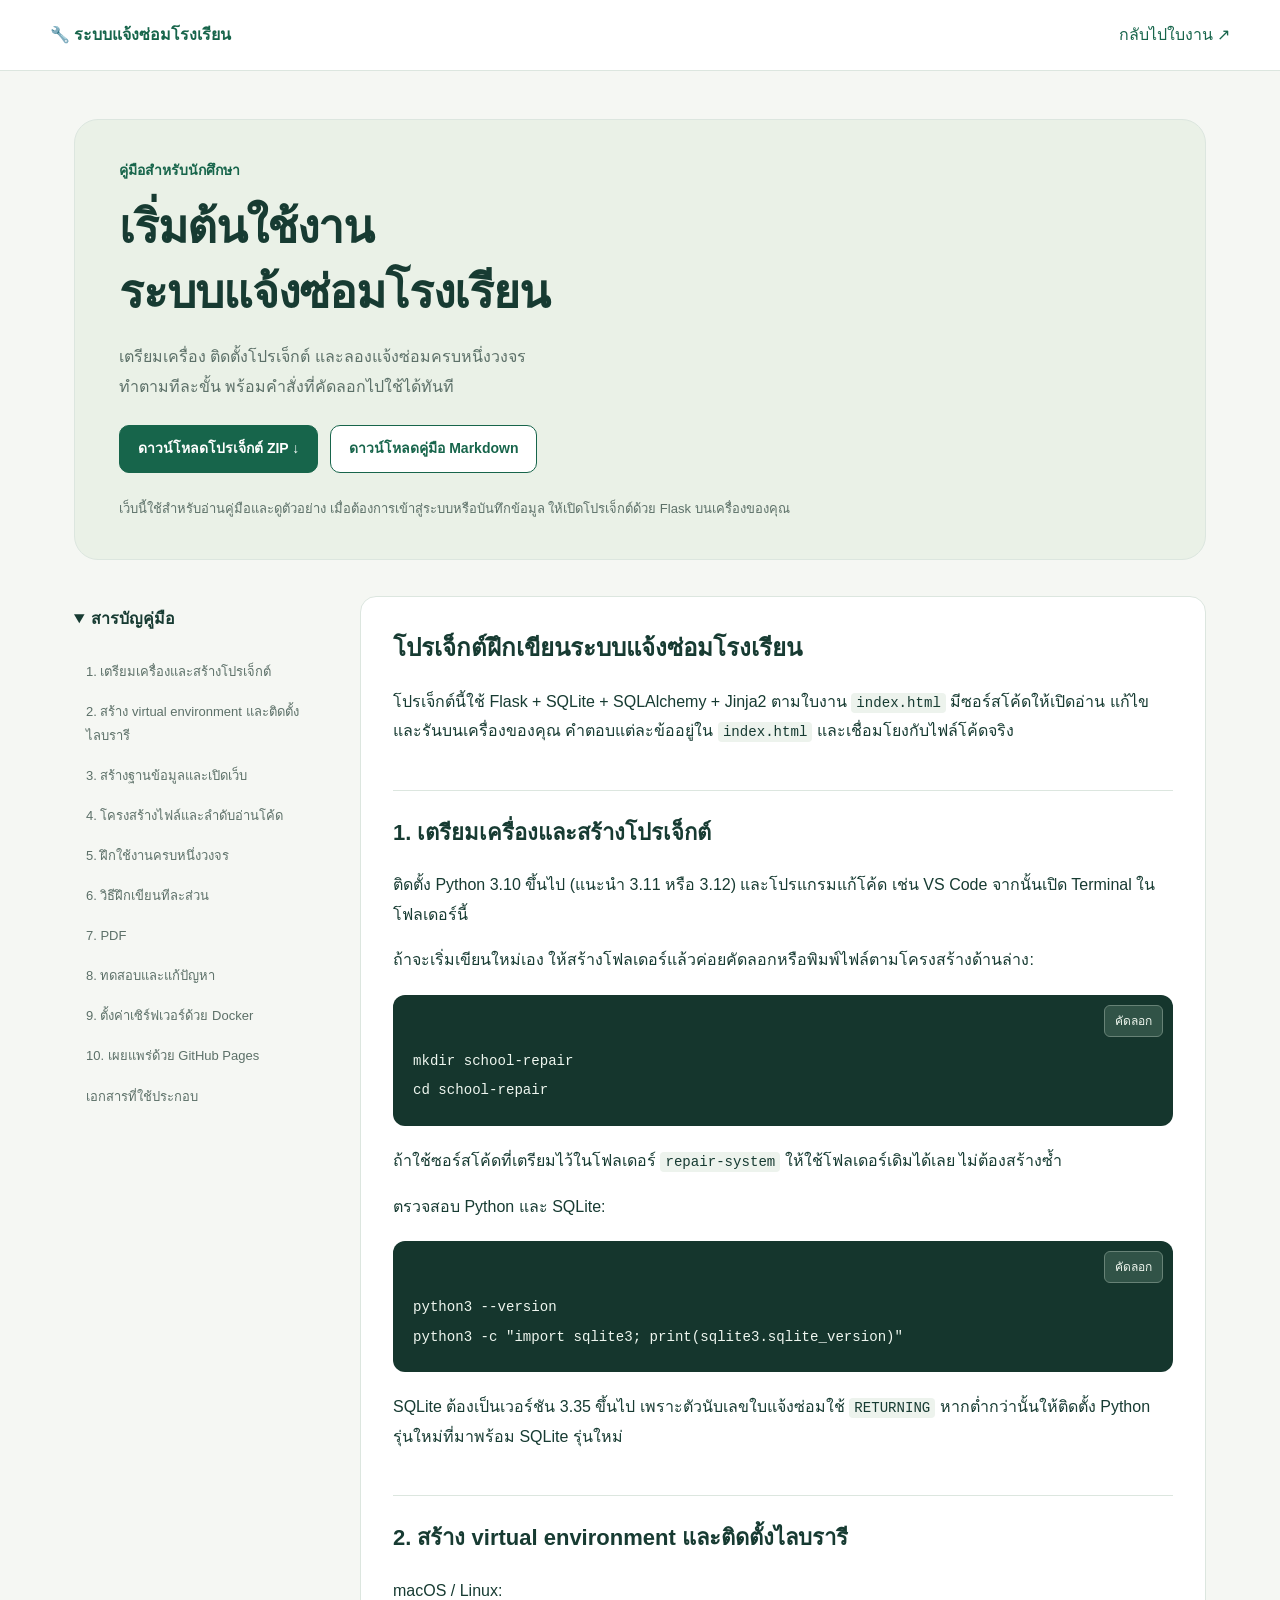
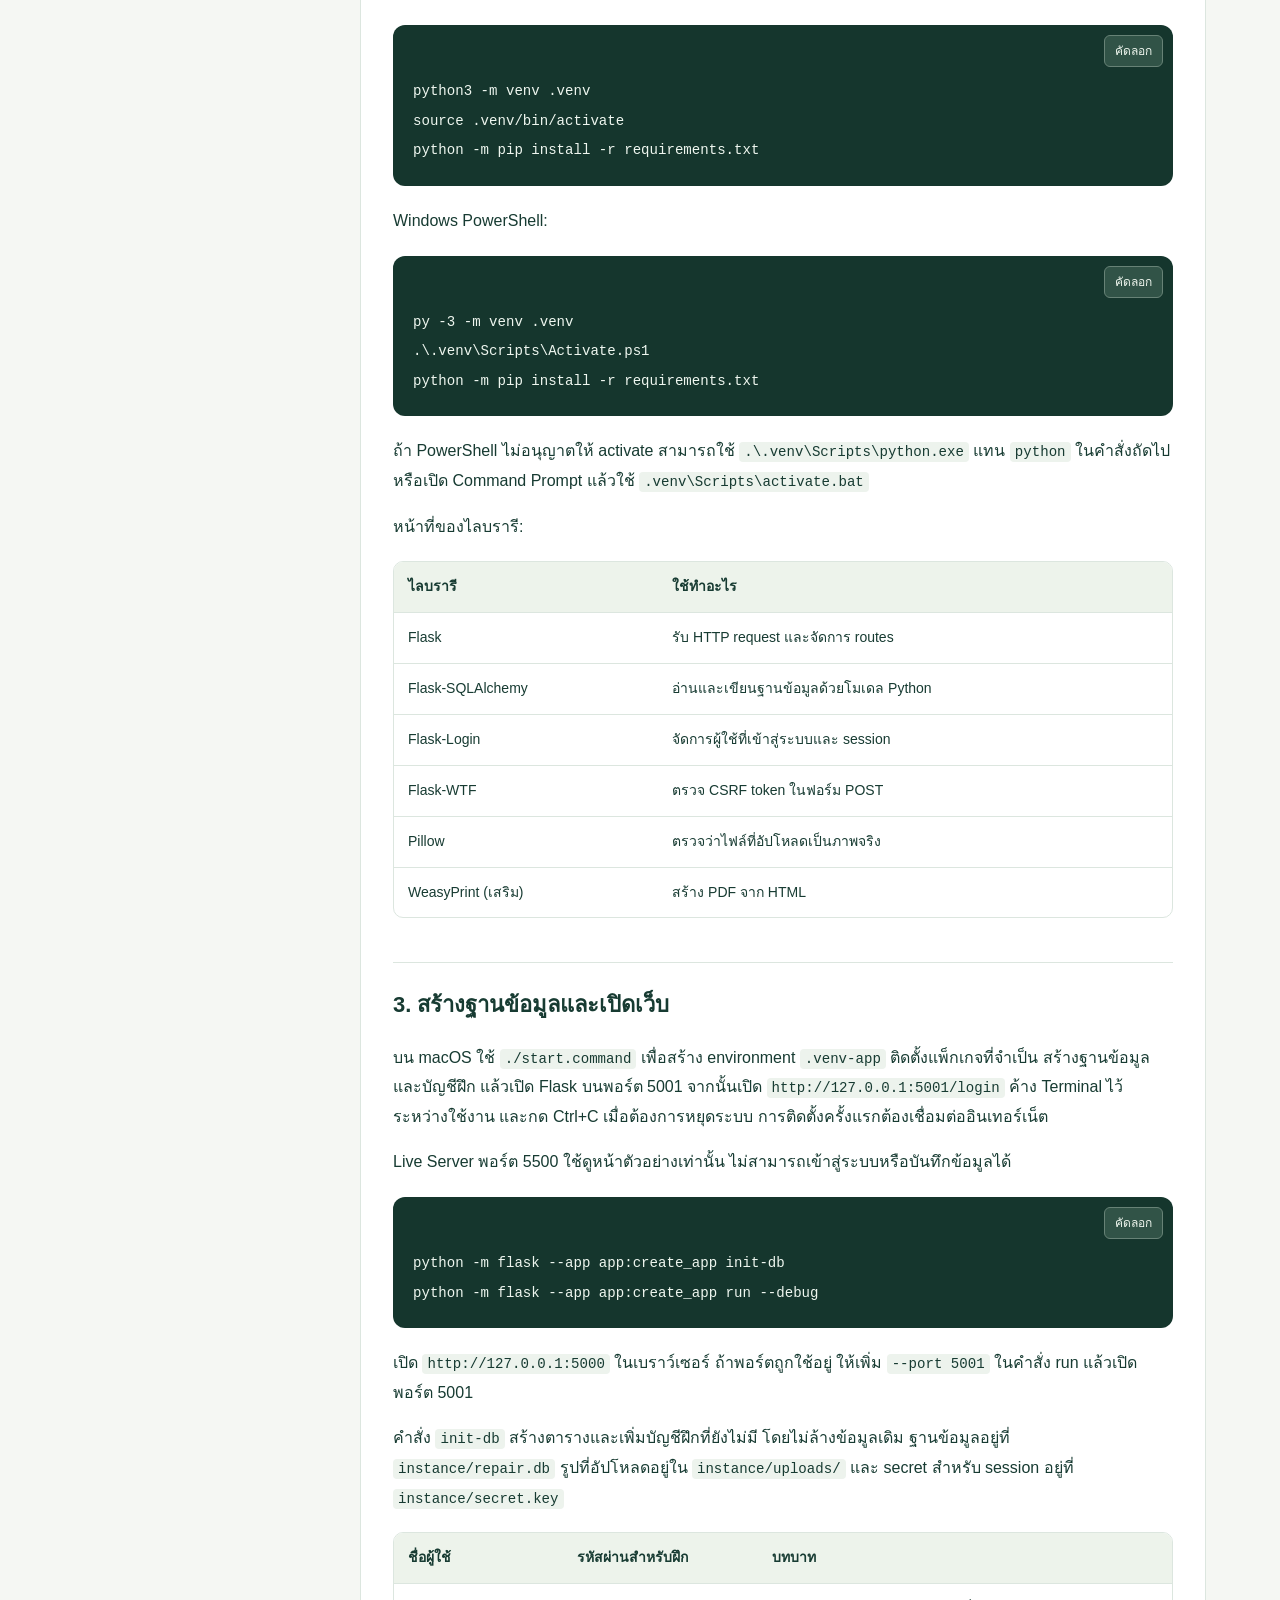
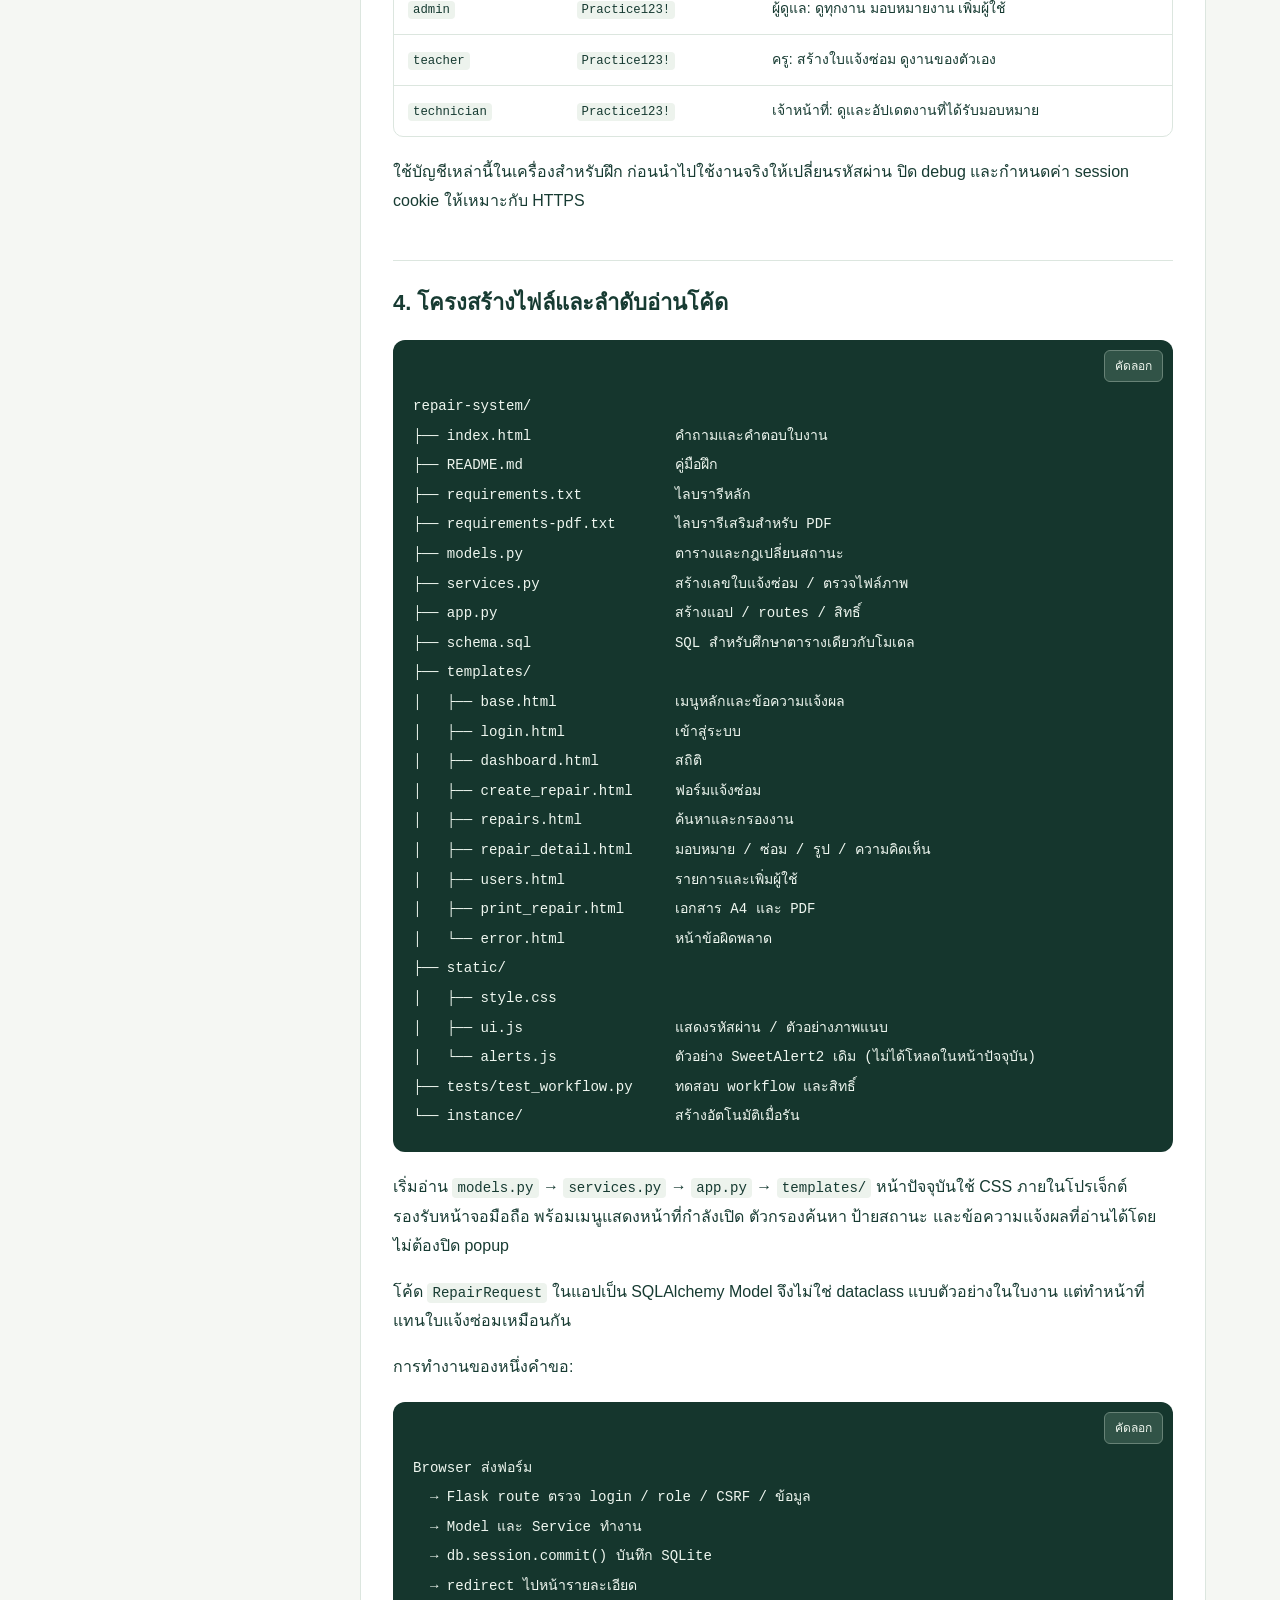
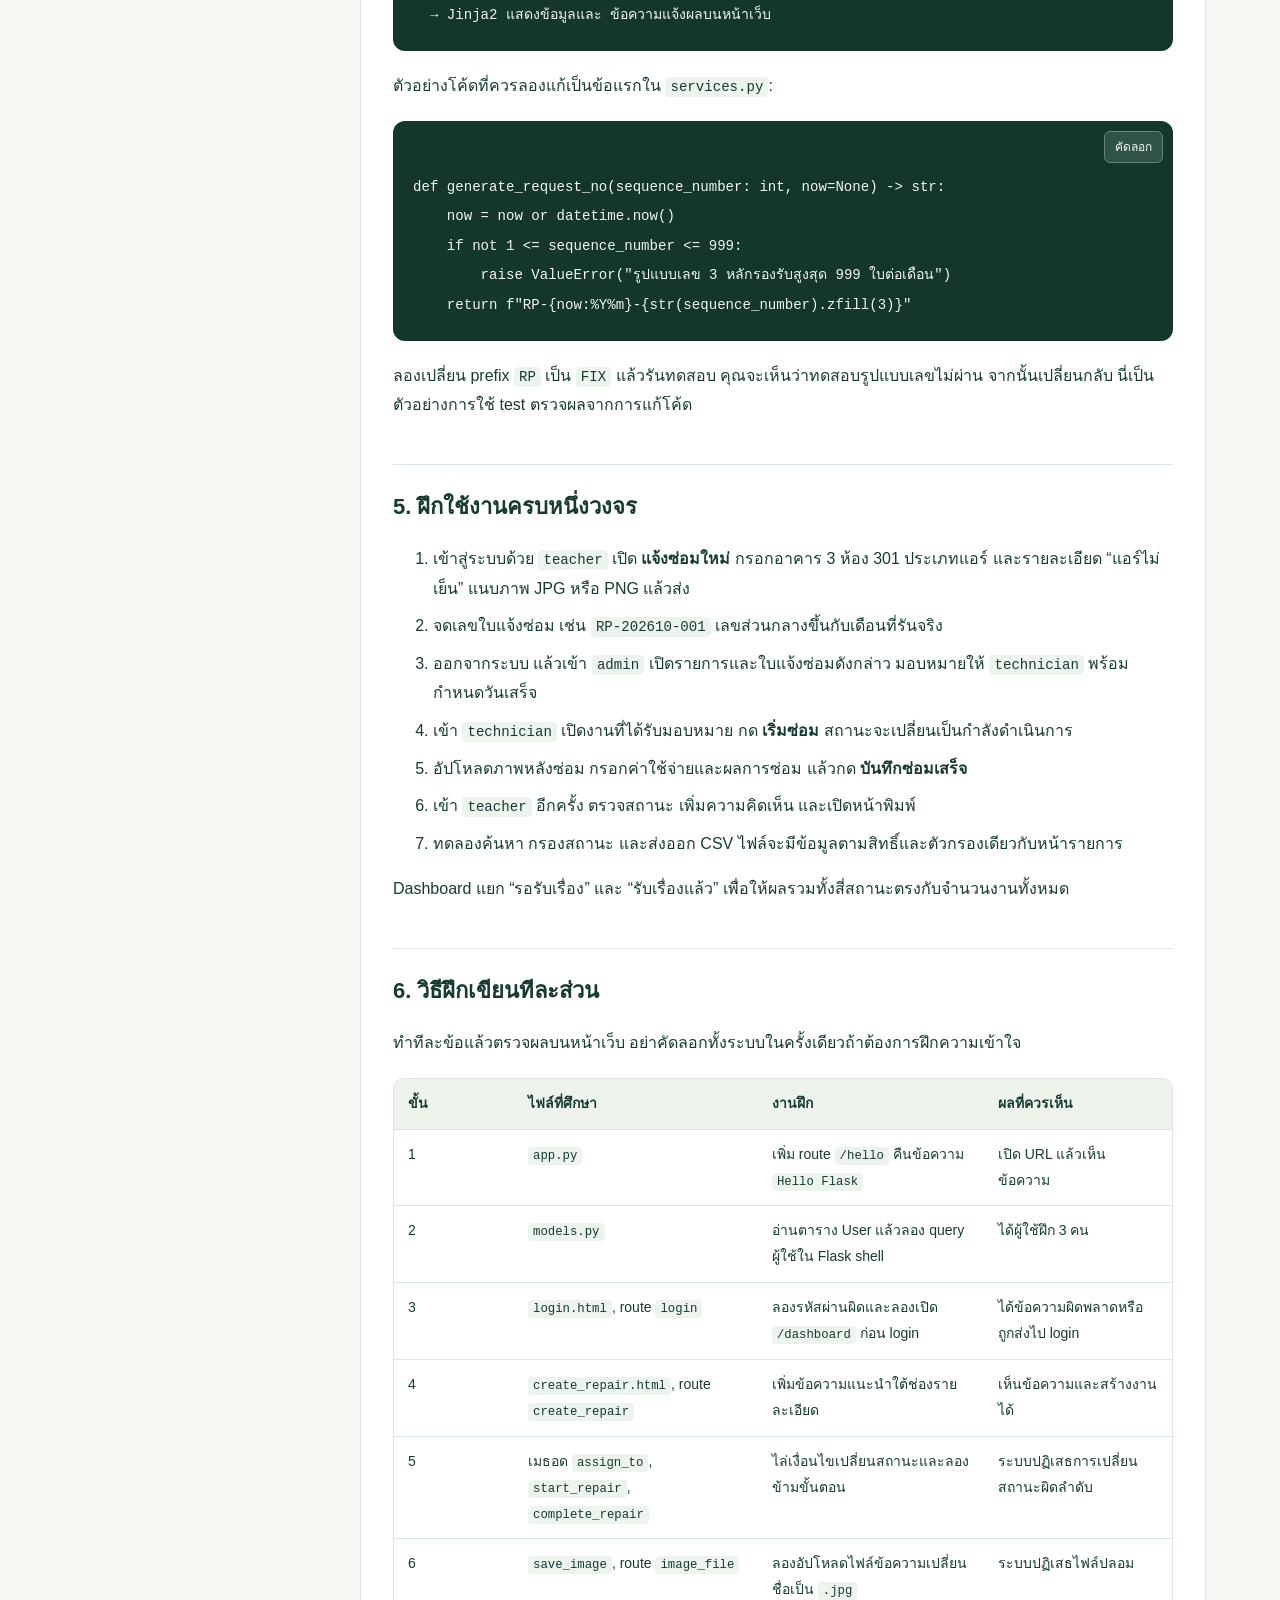
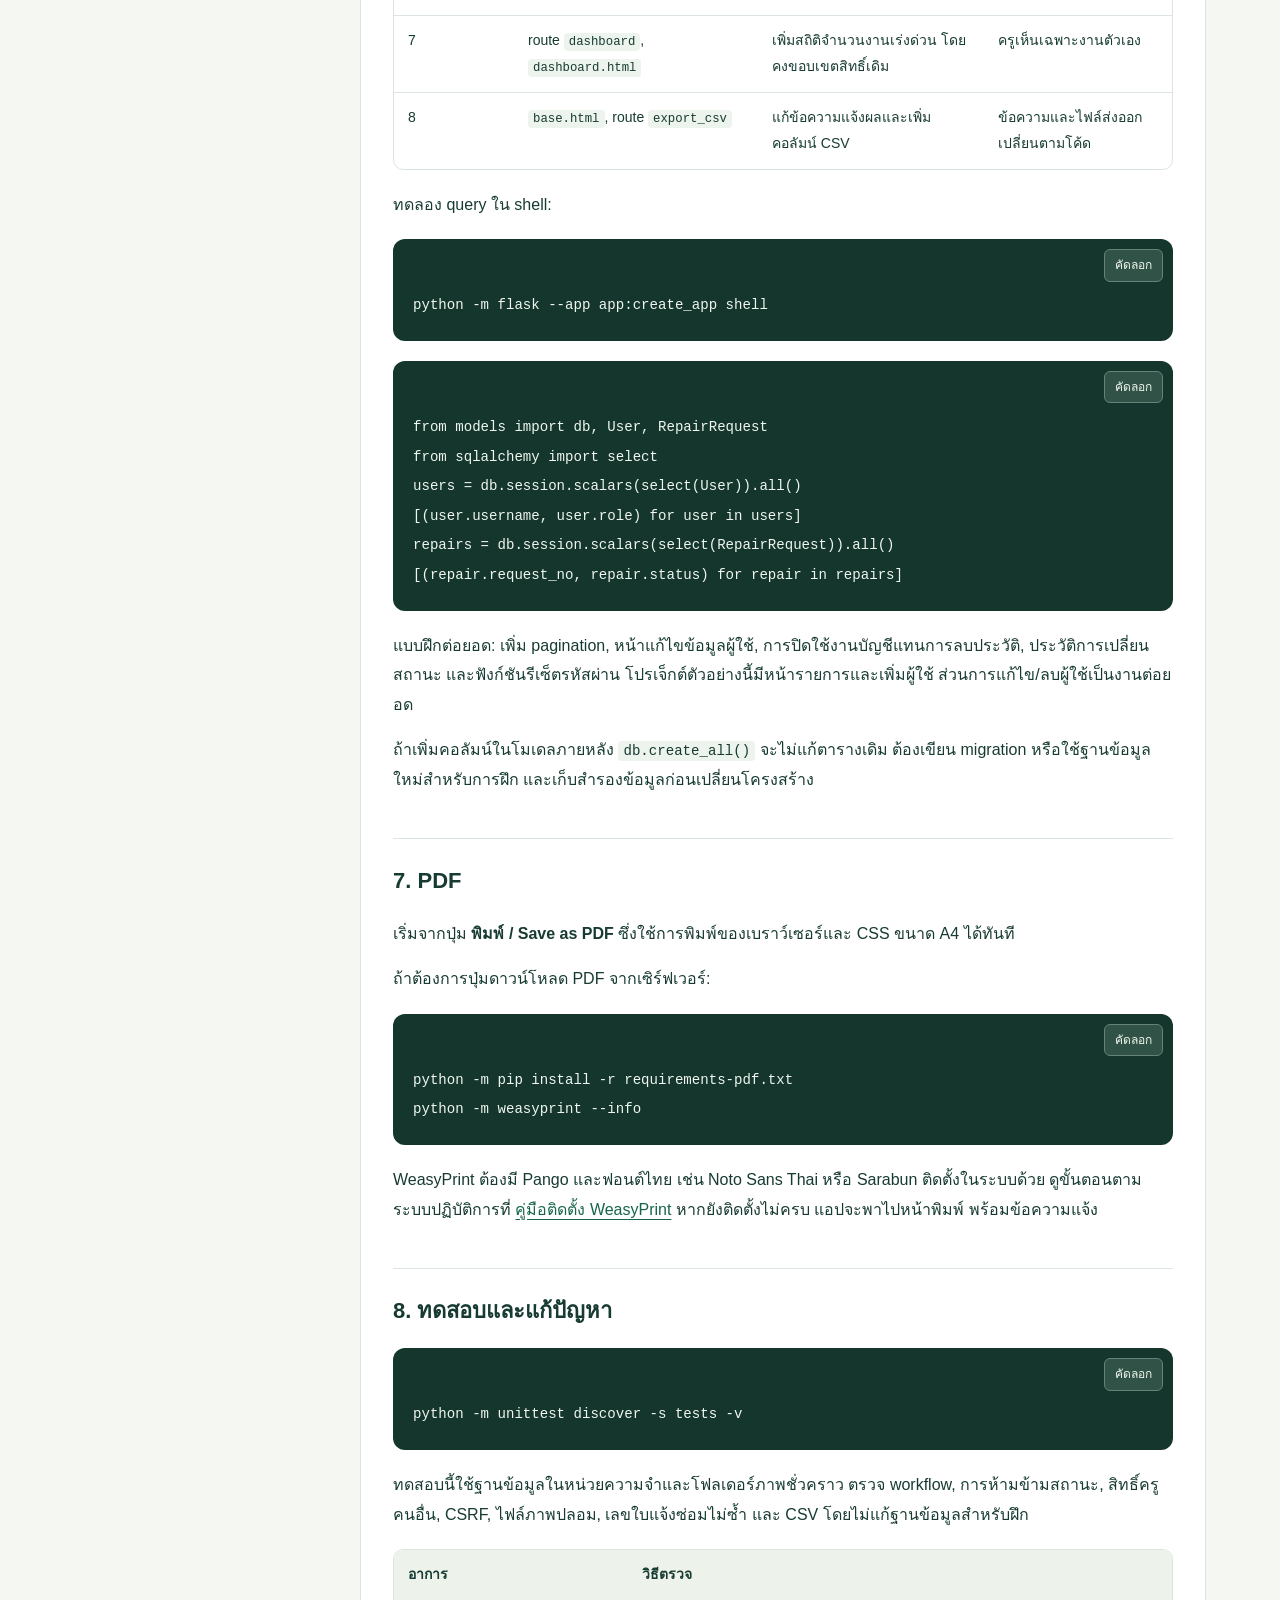
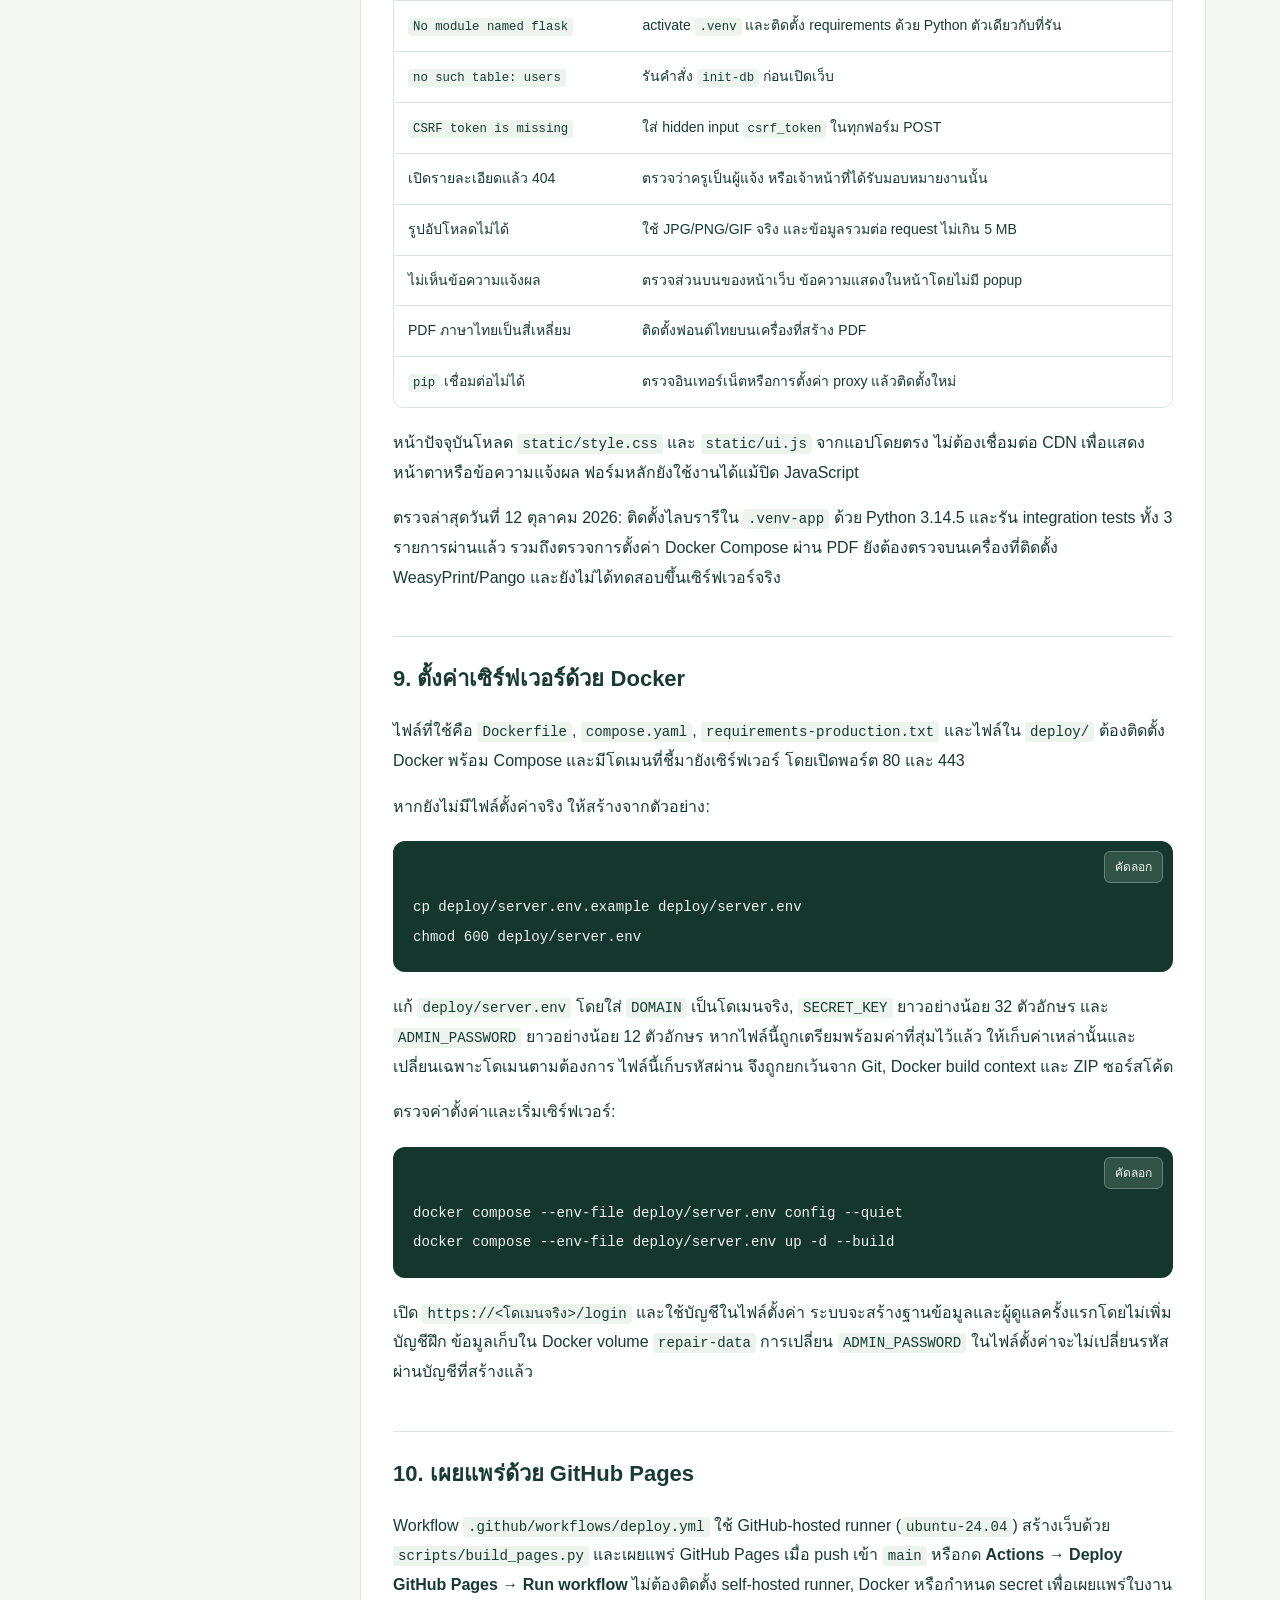
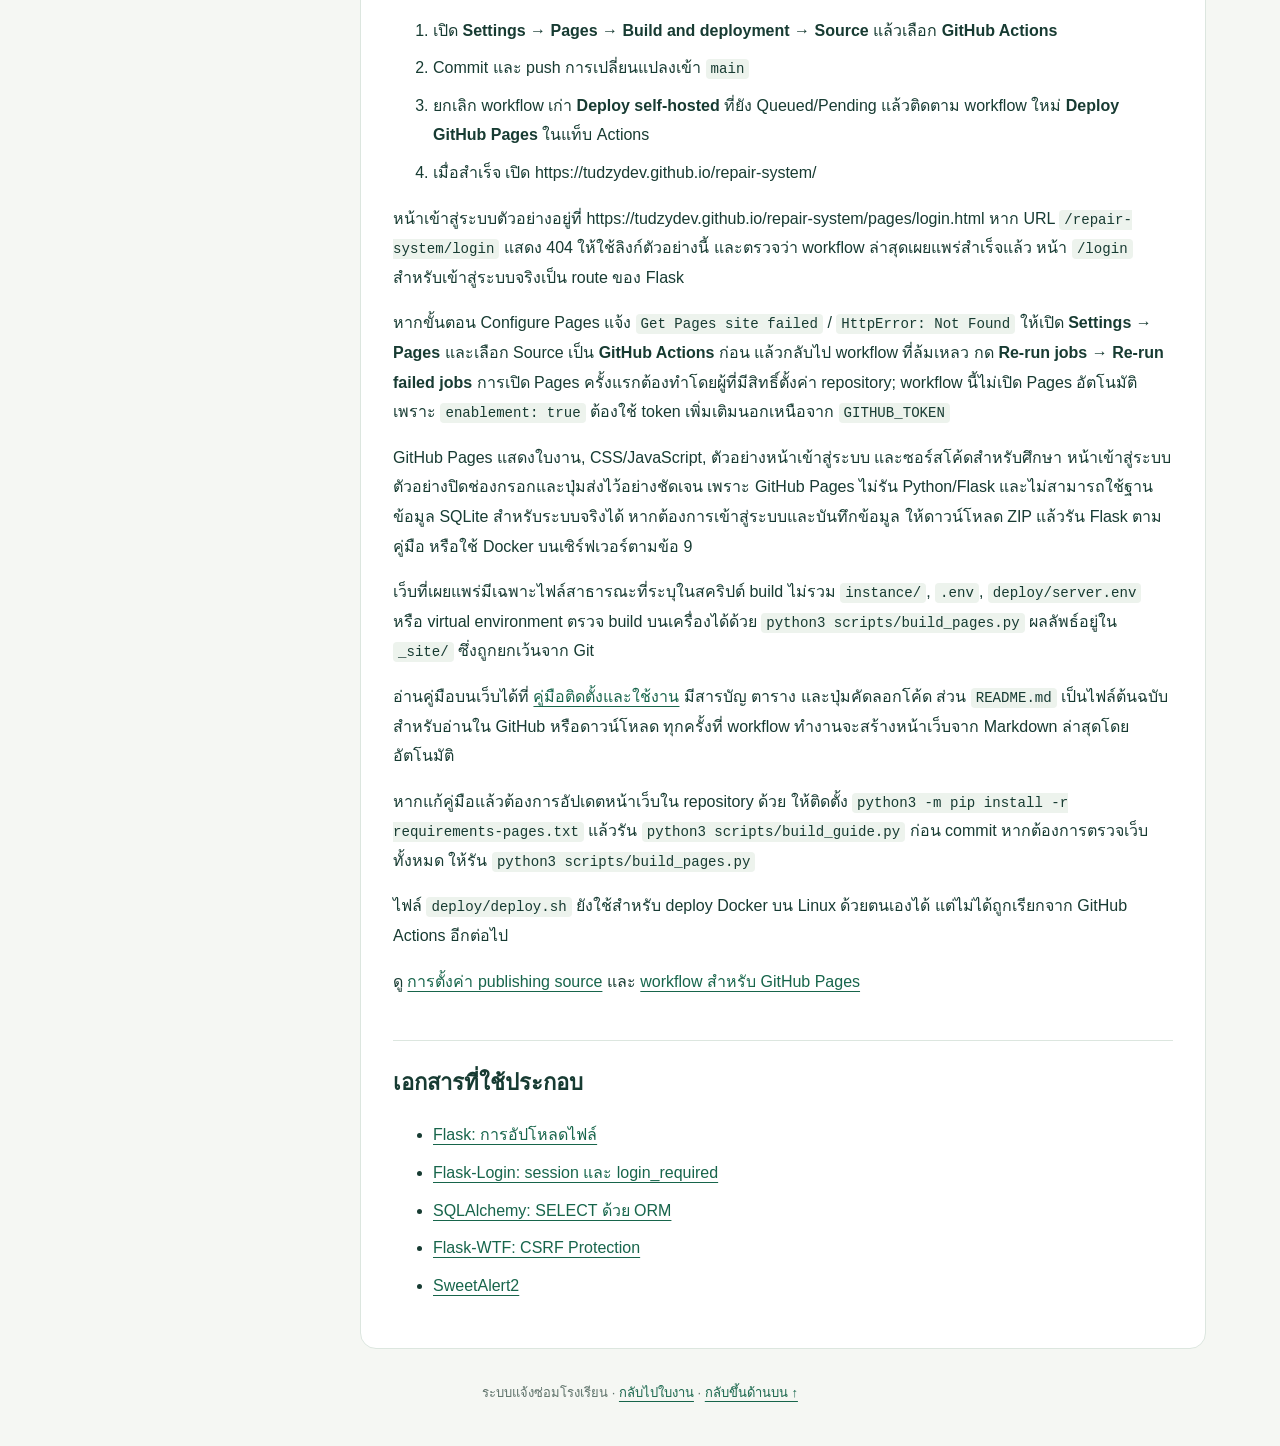
==== README.html @ 245827c7 "change ui and add ui reamd" ====
<!doctype html>
<html lang="th">
<head>
  <meta charset="utf-8">
  <meta name="viewport" content="width=device-width, initial-scale=1">
  <meta name="description" content="คู่มือติดตั้งและใช้งานระบบแจ้งซ่อมโรงเรียน ตั้งแต่เตรียมเครื่องจนถึงทดลองใช้งาน Flask">
  <title>คู่มือเริ่มต้น · ระบบแจ้งซ่อมโรงเรียน</title>
  <link rel="stylesheet" href="static/guide.css">
  <script src="static/guide.js" defer></script>
</head>
<body>
  <a class="skip-link" href="#guide-content">ข้ามไปเนื้อหาคู่มือ</a>
  <header class="guide-header">
    <a class="brand" href="./">🔧 ระบบแจ้งซ่อมโรงเรียน</a>
    <a href="./">กลับไปใบงาน <span aria-hidden="true">↗</span></a>
  </header>
  <main class="guide-shell">
    <section class="hero" aria-labelledby="guide-title">
      <p class="eyebrow">คู่มือสำหรับนักศึกษา</p>
      <h1 id="guide-title">เริ่มต้นใช้งาน<br>ระบบแจ้งซ่อมโรงเรียน</h1>
      <p class="hero-description">เตรียมเครื่อง ติดตั้งโปรเจ็กต์ และลองแจ้งซ่อมครบหนึ่งวงจร<br>ทำตามทีละขั้น พร้อมคำสั่งที่คัดลอกไปใช้ได้ทันที</p>
      <div class="hero-actions">
        <a class="button primary" href="school-repair-source.zip" download>ดาวน์โหลดโปรเจ็กต์ ZIP ↓</a>
        <a class="button secondary" href="README.md" download>ดาวน์โหลดคู่มือ Markdown</a>
      </div>
      <p class="notice">เว็บนี้ใช้สำหรับอ่านคู่มือและดูตัวอย่าง เมื่อต้องการเข้าสู่ระบบหรือบันทึกข้อมูล ให้เปิดโปรเจ็กต์ด้วย Flask บนเครื่องของคุณ</p>
    </section>
    <div class="guide-layout">
      <aside class="guide-sidebar">
        <details open>
          <summary>สารบัญคู่มือ</summary>
          <nav aria-label="สารบัญคู่มือ"><div class="toc">
<ul>
<li><a href="#1">1. เตรียมเครื่องและสร้างโปรเจ็กต์</a></li>
<li><a href="#2-virtual-environment">2. สร้าง virtual environment และติดตั้งไลบรารี</a></li>
<li><a href="#3">3. สร้างฐานข้อมูลและเปิดเว็บ</a></li>
<li><a href="#4">4. โครงสร้างไฟล์และลำดับอ่านโค้ด</a></li>
<li><a href="#5">5. ฝึกใช้งานครบหนึ่งวงจร</a></li>
<li><a href="#6">6. วิธีฝึกเขียนทีละส่วน</a></li>
<li><a href="#7-pdf">7. PDF</a></li>
<li><a href="#8">8. ทดสอบและแก้ปัญหา</a></li>
<li><a href="#9-docker">9. ตั้งค่าเซิร์ฟเวอร์ด้วย Docker</a></li>
<li><a href="#10-github-pages">10. เผยแพร่ด้วย GitHub Pages</a></li>
<li><a href="#_2">เอกสารที่ใช้ประกอบ</a></li>
</ul>
</div>
</nav>
        </details>
      </aside>
      <article class="guide-content" id="guide-content" tabindex="-1"><h1 id="_1">โปรเจ็กต์ฝึกเขียนระบบแจ้งซ่อมโรงเรียน</h1>
<p>โปรเจ็กต์นี้ใช้ Flask + SQLite + SQLAlchemy + Jinja2 ตามใบงาน <code>index.html</code> มีซอร์สโค้ดให้เปิดอ่าน แก้ไข และรันบนเครื่องของคุณ คำตอบแต่ละข้ออยู่ใน <code>index.html</code> และเชื่อมโยงกับไฟล์โค้ดจริง</p>
<h2 id="1">1. เตรียมเครื่องและสร้างโปรเจ็กต์</h2>
<p>ติดตั้ง Python 3.10 ขึ้นไป (แนะนำ 3.11 หรือ 3.12) และโปรแกรมแก้โค้ด เช่น VS Code จากนั้นเปิด Terminal ในโฟลเดอร์นี้</p>
<p>ถ้าจะเริ่มเขียนใหม่เอง ให้สร้างโฟลเดอร์แล้วค่อยคัดลอกหรือพิมพ์ไฟล์ตามโครงสร้างด้านล่าง:</p>
<pre><code class="language-sh">mkdir school-repair
cd school-repair
</code></pre>
<p>ถ้าใช้ซอร์สโค้ดที่เตรียมไว้ในโฟลเดอร์ <code>repair-system</code> ให้ใช้โฟลเดอร์เดิมได้เลย ไม่ต้องสร้างซ้ำ</p>
<p>ตรวจสอบ Python และ SQLite:</p>
<pre><code class="language-sh">python3 --version
python3 -c &quot;import sqlite3; print(sqlite3.sqlite_version)&quot;
</code></pre>
<p>SQLite ต้องเป็นเวอร์ชัน 3.35 ขึ้นไป เพราะตัวนับเลขใบแจ้งซ่อมใช้ <code>RETURNING</code> หากต่ำกว่านั้นให้ติดตั้ง Python รุ่นใหม่ที่มาพร้อม SQLite รุ่นใหม่</p>
<h2 id="2-virtual-environment">2. สร้าง virtual environment และติดตั้งไลบรารี</h2>
<p>macOS / Linux:</p>
<pre><code class="language-sh">python3 -m venv .venv
source .venv/bin/activate
python -m pip install -r requirements.txt
</code></pre>
<p>Windows PowerShell:</p>
<pre><code class="language-powershell">py -3 -m venv .venv
.\.venv\Scripts\Activate.ps1
python -m pip install -r requirements.txt
</code></pre>
<p>ถ้า PowerShell ไม่อนุญาตให้ activate สามารถใช้ <code>.\.venv\Scripts\python.exe</code> แทน <code>python</code> ในคำสั่งถัดไป หรือเปิด Command Prompt แล้วใช้ <code>.venv\Scripts\activate.bat</code></p>
<p>หน้าที่ของไลบรารี:</p>
<table>
<thead>
<tr>
<th>ไลบรารี</th>
<th>ใช้ทำอะไร</th>
</tr>
</thead>
<tbody>
<tr>
<td>Flask</td>
<td>รับ HTTP request และจัดการ routes</td>
</tr>
<tr>
<td>Flask-SQLAlchemy</td>
<td>อ่านและเขียนฐานข้อมูลด้วยโมเดล Python</td>
</tr>
<tr>
<td>Flask-Login</td>
<td>จัดการผู้ใช้ที่เข้าสู่ระบบและ session</td>
</tr>
<tr>
<td>Flask-WTF</td>
<td>ตรวจ CSRF token ในฟอร์ม POST</td>
</tr>
<tr>
<td>Pillow</td>
<td>ตรวจว่าไฟล์ที่อัปโหลดเป็นภาพจริง</td>
</tr>
<tr>
<td>WeasyPrint (เสริม)</td>
<td>สร้าง PDF จาก HTML</td>
</tr>
</tbody>
</table>
<h2 id="3">3. สร้างฐานข้อมูลและเปิดเว็บ</h2>
<p>บน macOS ใช้ <code>./start.command</code> เพื่อสร้าง environment <code>.venv-app</code> ติดตั้งแพ็กเกจที่จำเป็น สร้างฐานข้อมูลและบัญชีฝึก แล้วเปิด Flask บนพอร์ต 5001 จากนั้นเปิด <code>http://127.0.0.1:5001/login</code> ค้าง Terminal ไว้ระหว่างใช้งาน และกด Ctrl+C เมื่อต้องการหยุดระบบ การติดตั้งครั้งแรกต้องเชื่อมต่ออินเทอร์เน็ต</p>
<p>Live Server พอร์ต 5500 ใช้ดูหน้าตัวอย่างเท่านั้น ไม่สามารถเข้าสู่ระบบหรือบันทึกข้อมูลได้</p>
<pre><code class="language-sh">python -m flask --app app:create_app init-db
python -m flask --app app:create_app run --debug
</code></pre>
<p>เปิด <code>http://127.0.0.1:5000</code> ในเบราว์เซอร์ ถ้าพอร์ตถูกใช้อยู่ ให้เพิ่ม <code>--port 5001</code> ในคำสั่ง run แล้วเปิดพอร์ต 5001</p>
<p>คำสั่ง <code>init-db</code> สร้างตารางและเพิ่มบัญชีฝึกที่ยังไม่มี โดยไม่ล้างข้อมูลเดิม ฐานข้อมูลอยู่ที่ <code>instance/repair.db</code> รูปที่อัปโหลดอยู่ใน <code>instance/uploads/</code> และ secret สำหรับ session อยู่ที่ <code>instance/secret.key</code></p>
<table>
<thead>
<tr>
<th>ชื่อผู้ใช้</th>
<th>รหัสผ่านสำหรับฝึก</th>
<th>บทบาท</th>
</tr>
</thead>
<tbody>
<tr>
<td><code>admin</code></td>
<td><code>Practice123!</code></td>
<td>ผู้ดูแล: ดูทุกงาน มอบหมายงาน เพิ่มผู้ใช้</td>
</tr>
<tr>
<td><code>teacher</code></td>
<td><code>Practice123!</code></td>
<td>ครู: สร้างใบแจ้งซ่อม ดูงานของตัวเอง</td>
</tr>
<tr>
<td><code>technician</code></td>
<td><code>Practice123!</code></td>
<td>เจ้าหน้าที่: ดูและอัปเดตงานที่ได้รับมอบหมาย</td>
</tr>
</tbody>
</table>
<p>ใช้บัญชีเหล่านี้ในเครื่องสำหรับฝึก ก่อนนำไปใช้งานจริงให้เปลี่ยนรหัสผ่าน ปิด debug และกำหนดค่า session cookie ให้เหมาะกับ HTTPS</p>
<h2 id="4">4. โครงสร้างไฟล์และลำดับอ่านโค้ด</h2>
<pre><code class="language-text">repair-system/
├── index.html                 คำถามและคำตอบใบงาน
├── README.md                  คู่มือฝึก
├── requirements.txt           ไลบรารีหลัก
├── requirements-pdf.txt       ไลบรารีเสริมสำหรับ PDF
├── models.py                  ตารางและกฎเปลี่ยนสถานะ
├── services.py                สร้างเลขใบแจ้งซ่อม / ตรวจไฟล์ภาพ
├── app.py                     สร้างแอป / routes / สิทธิ์
├── schema.sql                 SQL สำหรับศึกษาตารางเดียวกับโมเดล
├── templates/
│   ├── base.html              เมนูหลักและข้อความแจ้งผล
│   ├── login.html             เข้าสู่ระบบ
│   ├── dashboard.html         สถิติ
│   ├── create_repair.html     ฟอร์มแจ้งซ่อม
│   ├── repairs.html           ค้นหาและกรองงาน
│   ├── repair_detail.html     มอบหมาย / ซ่อม / รูป / ความคิดเห็น
│   ├── users.html             รายการและเพิ่มผู้ใช้
│   ├── print_repair.html      เอกสาร A4 และ PDF
│   └── error.html             หน้าข้อผิดพลาด
├── static/
│   ├── style.css
│   ├── ui.js                  แสดงรหัสผ่าน / ตัวอย่างภาพแนบ
│   └── alerts.js              ตัวอย่าง SweetAlert2 เดิม (ไม่ได้โหลดในหน้าปัจจุบัน)
├── tests/test_workflow.py     ทดสอบ workflow และสิทธิ์
└── instance/                  สร้างอัตโนมัติเมื่อรัน
</code></pre>
<p>เริ่มอ่าน <code>models.py</code> → <code>services.py</code> → <code>app.py</code> → <code>templates/</code> หน้าปัจจุบันใช้ CSS ภายในโปรเจ็กต์ รองรับหน้าจอมือถือ พร้อมเมนูแสดงหน้าที่กำลังเปิด ตัวกรองค้นหา ป้ายสถานะ และข้อความแจ้งผลที่อ่านได้โดยไม่ต้องปิด popup</p>
<p>โค้ด <code>RepairRequest</code> ในแอปเป็น SQLAlchemy Model จึงไม่ใช่ dataclass แบบตัวอย่างในใบงาน แต่ทำหน้าที่แทนใบแจ้งซ่อมเหมือนกัน</p>
<p>การทำงานของหนึ่งคำขอ:</p>
<pre><code class="language-text">Browser ส่งฟอร์ม
  → Flask route ตรวจ login / role / CSRF / ข้อมูล
  → Model และ Service ทำงาน
  → db.session.commit() บันทึก SQLite
  → redirect ไปหน้ารายละเอียด
  → Jinja2 แสดงข้อมูลและ ข้อความแจ้งผลบนหน้าเว็บ
</code></pre>
<p>ตัวอย่างโค้ดที่ควรลองแก้เป็นข้อแรกใน <code>services.py</code>:</p>
<pre><code class="language-python">def generate_request_no(sequence_number: int, now=None) -&gt; str:
    now = now or datetime.now()
    if not 1 &lt;= sequence_number &lt;= 999:
        raise ValueError(&quot;รูปแบบเลข 3 หลักรองรับสูงสุด 999 ใบต่อเดือน&quot;)
    return f&quot;RP-{now:%Y%m}-{str(sequence_number).zfill(3)}&quot;
</code></pre>
<p>ลองเปลี่ยน prefix <code>RP</code> เป็น <code>FIX</code> แล้วรันทดสอบ คุณจะเห็นว่าทดสอบรูปแบบเลขไม่ผ่าน จากนั้นเปลี่ยนกลับ นี่เป็นตัวอย่างการใช้ test ตรวจผลจากการแก้โค้ด</p>
<h2 id="5">5. ฝึกใช้งานครบหนึ่งวงจร</h2>
<ol>
<li>เข้าสู่ระบบด้วย <code>teacher</code> เปิด <strong>แจ้งซ่อมใหม่</strong> กรอกอาคาร 3 ห้อง 301 ประเภทแอร์ และรายละเอียด “แอร์ไม่เย็น” แนบภาพ JPG หรือ PNG แล้วส่ง</li>
<li>จดเลขใบแจ้งซ่อม เช่น <code>RP-202610-001</code> เลขส่วนกลางขึ้นกับเดือนที่รันจริง</li>
<li>ออกจากระบบ แล้วเข้า <code>admin</code> เปิดรายการและใบแจ้งซ่อมดังกล่าว มอบหมายให้ <code>technician</code> พร้อมกำหนดวันเสร็จ</li>
<li>เข้า <code>technician</code> เปิดงานที่ได้รับมอบหมาย กด <strong>เริ่มซ่อม</strong> สถานะจะเปลี่ยนเป็นกำลังดำเนินการ</li>
<li>อัปโหลดภาพหลังซ่อม กรอกค่าใช้จ่ายและผลการซ่อม แล้วกด <strong>บันทึกซ่อมเสร็จ</strong></li>
<li>เข้า <code>teacher</code> อีกครั้ง ตรวจสถานะ เพิ่มความคิดเห็น และเปิดหน้าพิมพ์</li>
<li>ทดลองค้นหา กรองสถานะ และส่งออก CSV ไฟล์จะมีข้อมูลตามสิทธิ์และตัวกรองเดียวกับหน้ารายการ</li>
</ol>
<p>Dashboard แยก “รอรับเรื่อง” และ “รับเรื่องแล้ว” เพื่อให้ผลรวมทั้งสี่สถานะตรงกับจำนวนงานทั้งหมด</p>
<h2 id="6">6. วิธีฝึกเขียนทีละส่วน</h2>
<p>ทำทีละข้อแล้วตรวจผลบนหน้าเว็บ อย่าคัดลอกทั้งระบบในครั้งเดียวถ้าต้องการฝึกความเข้าใจ</p>
<table>
<thead>
<tr>
<th>ขั้น</th>
<th>ไฟล์ที่ศึกษา</th>
<th>งานฝึก</th>
<th>ผลที่ควรเห็น</th>
</tr>
</thead>
<tbody>
<tr>
<td>1</td>
<td><code>app.py</code></td>
<td>เพิ่ม route <code>/hello</code> คืนข้อความ <code>Hello Flask</code></td>
<td>เปิด URL แล้วเห็นข้อความ</td>
</tr>
<tr>
<td>2</td>
<td><code>models.py</code></td>
<td>อ่านตาราง User แล้วลอง query ผู้ใช้ใน Flask shell</td>
<td>ได้ผู้ใช้ฝึก 3 คน</td>
</tr>
<tr>
<td>3</td>
<td><code>login.html</code>, route <code>login</code></td>
<td>ลองรหัสผ่านผิดและลองเปิด <code>/dashboard</code> ก่อน login</td>
<td>ได้ข้อความผิดพลาดหรือถูกส่งไป login</td>
</tr>
<tr>
<td>4</td>
<td><code>create_repair.html</code>, route <code>create_repair</code></td>
<td>เพิ่มข้อความแนะนำใต้ช่องรายละเอียด</td>
<td>เห็นข้อความและสร้างงานได้</td>
</tr>
<tr>
<td>5</td>
<td>เมธอด <code>assign_to</code>, <code>start_repair</code>, <code>complete_repair</code></td>
<td>ไล่เงื่อนไขเปลี่ยนสถานะและลองข้ามขั้นตอน</td>
<td>ระบบปฏิเสธการเปลี่ยนสถานะผิดลำดับ</td>
</tr>
<tr>
<td>6</td>
<td><code>save_image</code>, route <code>image_file</code></td>
<td>ลองอัปโหลดไฟล์ข้อความเปลี่ยนชื่อเป็น <code>.jpg</code></td>
<td>ระบบปฏิเสธไฟล์ปลอม</td>
</tr>
<tr>
<td>7</td>
<td>route <code>dashboard</code>, <code>dashboard.html</code></td>
<td>เพิ่มสถิติจำนวนงานเร่งด่วน โดยคงขอบเขตสิทธิ์เดิม</td>
<td>ครูเห็นเฉพาะงานตัวเอง</td>
</tr>
<tr>
<td>8</td>
<td><code>base.html</code>, route <code>export_csv</code></td>
<td>แก้ข้อความแจ้งผลและเพิ่มคอลัมน์ CSV</td>
<td>ข้อความและไฟล์ส่งออกเปลี่ยนตามโค้ด</td>
</tr>
</tbody>
</table>
<p>ทดลอง query ใน shell:</p>
<pre><code class="language-sh">python -m flask --app app:create_app shell
</code></pre>
<pre><code class="language-python">from models import db, User, RepairRequest
from sqlalchemy import select
users = db.session.scalars(select(User)).all()
[(user.username, user.role) for user in users]
repairs = db.session.scalars(select(RepairRequest)).all()
[(repair.request_no, repair.status) for repair in repairs]
</code></pre>
<p>แบบฝึกต่อยอด: เพิ่ม pagination, หน้าแก้ไขข้อมูลผู้ใช้, การปิดใช้งานบัญชีแทนการลบประวัติ, ประวัติการเปลี่ยนสถานะ และฟังก์ชันรีเซ็ตรหัสผ่าน โปรเจ็กต์ตัวอย่างนี้มีหน้ารายการและเพิ่มผู้ใช้ ส่วนการแก้ไข/ลบผู้ใช้เป็นงานต่อยอด</p>
<p>ถ้าเพิ่มคอลัมน์ในโมเดลภายหลัง <code>db.create_all()</code> จะไม่แก้ตารางเดิม ต้องเขียน migration หรือใช้ฐานข้อมูลใหม่สำหรับการฝึก และเก็บสำรองข้อมูลก่อนเปลี่ยนโครงสร้าง</p>
<h2 id="7-pdf">7. PDF</h2>
<p>เริ่มจากปุ่ม <strong>พิมพ์ / Save as PDF</strong> ซึ่งใช้การพิมพ์ของเบราว์เซอร์และ CSS ขนาด A4 ได้ทันที</p>
<p>ถ้าต้องการปุ่มดาวน์โหลด PDF จากเซิร์ฟเวอร์:</p>
<pre><code class="language-sh">python -m pip install -r requirements-pdf.txt
python -m weasyprint --info
</code></pre>
<p>WeasyPrint ต้องมี Pango และฟอนต์ไทย เช่น Noto Sans Thai หรือ Sarabun ติดตั้งในระบบด้วย ดูขั้นตอนตามระบบปฏิบัติการที่ <a href="https://doc.courtbouillon.org/weasyprint/stable/first_steps.html">คู่มือติดตั้ง WeasyPrint</a> หากยังติดตั้งไม่ครบ แอปจะพาไปหน้าพิมพ์ พร้อมข้อความแจ้ง</p>
<h2 id="8">8. ทดสอบและแก้ปัญหา</h2>
<pre><code class="language-sh">python -m unittest discover -s tests -v
</code></pre>
<p>ทดสอบนี้ใช้ฐานข้อมูลในหน่วยความจำและโฟลเดอร์ภาพชั่วคราว ตรวจ workflow, การห้ามข้ามสถานะ, สิทธิ์ครูคนอื่น, CSRF, ไฟล์ภาพปลอม, เลขใบแจ้งซ่อมไม่ซ้ำ และ CSV โดยไม่แก้ฐานข้อมูลสำหรับฝึก</p>
<table>
<thead>
<tr>
<th>อาการ</th>
<th>วิธีตรวจ</th>
</tr>
</thead>
<tbody>
<tr>
<td><code>No module named flask</code></td>
<td>activate <code>.venv</code> และติดตั้ง requirements ด้วย Python ตัวเดียวกับที่รัน</td>
</tr>
<tr>
<td><code>no such table: users</code></td>
<td>รันคำสั่ง <code>init-db</code> ก่อนเปิดเว็บ</td>
</tr>
<tr>
<td><code>CSRF token is missing</code></td>
<td>ใส่ hidden input <code>csrf_token</code> ในทุกฟอร์ม POST</td>
</tr>
<tr>
<td>เปิดรายละเอียดแล้ว 404</td>
<td>ตรวจว่าครูเป็นผู้แจ้ง หรือเจ้าหน้าที่ได้รับมอบหมายงานนั้น</td>
</tr>
<tr>
<td>รูปอัปโหลดไม่ได้</td>
<td>ใช้ JPG/PNG/GIF จริง และข้อมูลรวมต่อ request ไม่เกิน 5 MB</td>
</tr>
<tr>
<td>ไม่เห็นข้อความแจ้งผล</td>
<td>ตรวจส่วนบนของหน้าเว็บ ข้อความแสดงในหน้าโดยไม่มี popup</td>
</tr>
<tr>
<td>PDF ภาษาไทยเป็นสี่เหลี่ยม</td>
<td>ติดตั้งฟอนต์ไทยบนเครื่องที่สร้าง PDF</td>
</tr>
<tr>
<td><code>pip</code> เชื่อมต่อไม่ได้</td>
<td>ตรวจอินเทอร์เน็ตหรือการตั้งค่า proxy แล้วติดตั้งใหม่</td>
</tr>
</tbody>
</table>
<p>หน้าปัจจุบันโหลด <code>static/style.css</code> และ <code>static/ui.js</code> จากแอปโดยตรง ไม่ต้องเชื่อมต่อ CDN เพื่อแสดงหน้าตาหรือข้อความแจ้งผล ฟอร์มหลักยังใช้งานได้แม้ปิด JavaScript</p>
<p>ตรวจล่าสุดวันที่ 12 ตุลาคม 2026: ติดตั้งไลบรารีใน <code>.venv-app</code> ด้วย Python 3.14.5 และรัน integration tests ทั้ง 3 รายการผ่านแล้ว รวมถึงตรวจการตั้งค่า Docker Compose ผ่าน PDF ยังต้องตรวจบนเครื่องที่ติดตั้ง WeasyPrint/Pango และยังไม่ได้ทดสอบขึ้นเซิร์ฟเวอร์จริง</p>
<h2 id="9-docker">9. ตั้งค่าเซิร์ฟเวอร์ด้วย Docker</h2>
<p>ไฟล์ที่ใช้คือ <code>Dockerfile</code>, <code>compose.yaml</code>, <code>requirements-production.txt</code> และไฟล์ใน <code>deploy/</code> ต้องติดตั้ง Docker พร้อม Compose และมีโดเมนที่ชี้มายังเซิร์ฟเวอร์ โดยเปิดพอร์ต 80 และ 443</p>
<p>หากยังไม่มีไฟล์ตั้งค่าจริง ให้สร้างจากตัวอย่าง:</p>
<pre><code class="language-sh">cp deploy/server.env.example deploy/server.env
chmod 600 deploy/server.env
</code></pre>
<p>แก้ <code>deploy/server.env</code> โดยใส่ <code>DOMAIN</code> เป็นโดเมนจริง, <code>SECRET_KEY</code> ยาวอย่างน้อย 32 ตัวอักษร และ <code>ADMIN_PASSWORD</code> ยาวอย่างน้อย 12 ตัวอักษร หากไฟล์นี้ถูกเตรียมพร้อมค่าที่สุ่มไว้แล้ว ให้เก็บค่าเหล่านั้นและเปลี่ยนเฉพาะโดเมนตามต้องการ ไฟล์นี้เก็บรหัสผ่าน จึงถูกยกเว้นจาก Git, Docker build context และ ZIP ซอร์สโค้ด</p>
<p>ตรวจค่าตั้งค่าและเริ่มเซิร์ฟเวอร์:</p>
<pre><code class="language-sh">docker compose --env-file deploy/server.env config --quiet
docker compose --env-file deploy/server.env up -d --build
</code></pre>
<p>เปิด <code>https://&lt;โดเมนจริง&gt;/login</code> และใช้บัญชีในไฟล์ตั้งค่า ระบบจะสร้างฐานข้อมูลและผู้ดูแลครั้งแรกโดยไม่เพิ่มบัญชีฝึก ข้อมูลเก็บใน Docker volume <code>repair-data</code> การเปลี่ยน <code>ADMIN_PASSWORD</code> ในไฟล์ตั้งค่าจะไม่เปลี่ยนรหัสผ่านบัญชีที่สร้างแล้ว</p>
<h2 id="10-github-pages">10. เผยแพร่ด้วย GitHub Pages</h2>
<p>Workflow <code>.github/workflows/deploy.yml</code> ใช้ GitHub-hosted runner (<code>ubuntu-24.04</code>) สร้างเว็บด้วย <code>scripts/build_pages.py</code> และเผยแพร่ GitHub Pages เมื่อ push เข้า <code>main</code> หรือกด <strong>Actions → Deploy GitHub Pages → Run workflow</strong> ไม่ต้องติดตั้ง self-hosted runner, Docker หรือกำหนด secret เพื่อเผยแพร่ใบงาน</p>
<ol>
<li>เปิด <strong>Settings → Pages → Build and deployment → Source</strong> แล้วเลือก <strong>GitHub Actions</strong></li>
<li>Commit และ push การเปลี่ยนแปลงเข้า <code>main</code></li>
<li>ยกเลิก workflow เก่า <strong>Deploy self-hosted</strong> ที่ยัง Queued/Pending แล้วติดตาม workflow ใหม่ <strong>Deploy GitHub Pages</strong> ในแท็บ Actions</li>
<li>เมื่อสำเร็จ เปิด https://tudzydev.github.io/repair-system/</li>
</ol>
<p>หน้าเข้าสู่ระบบตัวอย่างอยู่ที่ https://tudzydev.github.io/repair-system/pages/login.html หาก URL <code>/repair-system/login</code> แสดง 404 ให้ใช้ลิงก์ตัวอย่างนี้ และตรวจว่า workflow ล่าสุดเผยแพร่สำเร็จแล้ว หน้า <code>/login</code> สำหรับเข้าสู่ระบบจริงเป็น route ของ Flask</p>
<p>หากขั้นตอน Configure Pages แจ้ง <code>Get Pages site failed</code> / <code>HttpError: Not Found</code> ให้เปิด <strong>Settings → Pages</strong> และเลือก Source เป็น <strong>GitHub Actions</strong> ก่อน แล้วกลับไป workflow ที่ล้มเหลว กด <strong>Re-run jobs → Re-run failed jobs</strong> การเปิด Pages ครั้งแรกต้องทำโดยผู้ที่มีสิทธิ์ตั้งค่า repository; workflow นี้ไม่เปิด Pages อัตโนมัติ เพราะ <code>enablement: true</code> ต้องใช้ token เพิ่มเติมนอกเหนือจาก <code>GITHUB_TOKEN</code></p>
<p>GitHub Pages แสดงใบงาน, CSS/JavaScript, ตัวอย่างหน้าเข้าสู่ระบบ และซอร์สโค้ดสำหรับศึกษา หน้าเข้าสู่ระบบตัวอย่างปิดช่องกรอกและปุ่มส่งไว้อย่างชัดเจน เพราะ GitHub Pages ไม่รัน Python/Flask และไม่สามารถใช้ฐานข้อมูล SQLite สำหรับระบบจริงได้ หากต้องการเข้าสู่ระบบและบันทึกข้อมูล ให้ดาวน์โหลด ZIP แล้วรัน Flask ตามคู่มือ หรือใช้ Docker บนเซิร์ฟเวอร์ตามข้อ 9</p>
<p>เว็บที่เผยแพร่มีเฉพาะไฟล์สาธารณะที่ระบุในสคริปต์ build ไม่รวม <code>instance/</code>, <code>.env</code>, <code>deploy/server.env</code> หรือ virtual environment ตรวจ build บนเครื่องได้ด้วย <code>python3 scripts/build_pages.py</code> ผลลัพธ์อยู่ใน <code>_site/</code> ซึ่งถูกยกเว้นจาก Git</p>
<p>อ่านคู่มือบนเว็บได้ที่ <a href="README.html">คู่มือติดตั้งและใช้งาน</a> มีสารบัญ ตาราง และปุ่มคัดลอกโค้ด ส่วน <code>README.md</code> เป็นไฟล์ต้นฉบับสำหรับอ่านใน GitHub หรือดาวน์โหลด ทุกครั้งที่ workflow ทำงานจะสร้างหน้าเว็บจาก Markdown ล่าสุดโดยอัตโนมัติ</p>
<p>หากแก้คู่มือแล้วต้องการอัปเดตหน้าเว็บใน repository ด้วย ให้ติดตั้ง <code>python3 -m pip install -r requirements-pages.txt</code> แล้วรัน <code>python3 scripts/build_guide.py</code> ก่อน commit หากต้องการตรวจเว็บทั้งหมด ให้รัน <code>python3 scripts/build_pages.py</code></p>
<p>ไฟล์ <code>deploy/deploy.sh</code> ยังใช้สำหรับ deploy Docker บน Linux ด้วยตนเองได้ แต่ไม่ได้ถูกเรียกจาก GitHub Actions อีกต่อไป</p>
<p>ดู <a href="https://docs.github.com/en/pages/getting-started-with-github-pages/configuring-a-publishing-source-for-your-github-pages-site">การตั้งค่า publishing source</a> และ <a href="https://docs.github.com/en/pages/getting-started-with-github-pages/using-custom-workflows-with-github-pages">workflow สำหรับ GitHub Pages</a></p>
<h2 id="_2">เอกสารที่ใช้ประกอบ</h2>
<ul>
<li><a href="https://flask.palletsprojects.com/en/stable/patterns/fileuploads/">Flask: การอัปโหลดไฟล์</a></li>
<li><a href="https://flask-login.readthedocs.io/en/latest/">Flask-Login: session และ login_required</a></li>
<li><a href="https://docs.sqlalchemy.org/en/20/orm/queryguide/select.html">SQLAlchemy: SELECT ด้วย ORM</a></li>
<li><a href="https://flask-wtf.readthedocs.io/en/1.2.x/csrf/">Flask-WTF: CSRF Protection</a></li>
<li><a href="https://sweetalert2.github.io/">SweetAlert2</a></li>
</ul></article>
    </div>
    <footer>ระบบแจ้งซ่อมโรงเรียน · <a href="./">กลับไปใบงาน</a> · <a href="#guide-title">กลับขึ้นด้านบน ↑</a></footer>
  </main>
  <p class="sr-only" id="copy-status" role="status" aria-live="polite"></p>
</body>
</html>
---- static/guide.css ----
:root { color-scheme: light; --ink: #173b32; --muted: #5c7068; --green: #17654b; --line: #dce6df; }
* { box-sizing: border-box; }
html { scroll-behavior: smooth; scroll-padding-top: 28px; }
body { margin: 0; background: #f5f7f3; color: var(--ink); font: 16px/1.85 Tahoma, 'Segoe UI', sans-serif; }
a { color: var(--green); text-underline-offset: 4px; overflow-wrap: anywhere; }
a:hover { color: #0b4934; }
:focus-visible { outline: 3px solid #d08f2d; outline-offset: 4px; }
.guide-header { display: flex; justify-content: space-between; gap: 24px; padding: 20px max(24px, calc((100vw - 1180px) / 2)); border-bottom: 1px solid var(--line); background: #fff; }
.guide-header a { text-decoration: none; }
.brand { font-weight: 700; }
.guide-shell { max-width: 1180px; margin: auto; padding: 48px 24px 24px; }
.hero { padding: 38px 44px; border: 1px solid var(--line); border-radius: 24px; background: #eaf1e7; }
.eyebrow { margin: 0 0 12px; color: var(--green); font-size: 14px; font-weight: 700; }
.hero h1 { margin: 0; font-size: clamp(30px, 4vw, 46px); line-height: 1.4; letter-spacing: -1px; }
.hero-description { color: var(--muted); margin: 18px 0 24px; }
.hero-actions { display: flex; flex-wrap: wrap; gap: 12px; }
.button { display: inline-block; border: 1px solid var(--green); border-radius: 10px; padding: 10px 18px; font-size: 14px; font-weight: 700; text-decoration: none; }
.primary, .primary:hover { background: var(--green); color: white; }
.secondary { background: white; }
.notice { margin: 24px 0 0; max-width: 800px; color: var(--muted); font-size: 13px; }
.guide-layout { display: grid; grid-template-columns: 250px minmax(0, 1fr); gap: 36px; margin-top: 36px; align-items: start; }
.guide-sidebar { position: sticky; top: 24px; max-height: calc(100vh - 48px); overflow: auto; }
summary { cursor: pointer; font-weight: 700; padding: 8px 0; }
.toc ul { list-style: none; padding: 0; margin: 10px 0; }
.toc a { display: block; padding: 8px 12px; font-size: 13px; text-decoration: none; color: var(--muted); border-radius: 8px; }
.toc a:hover { background: #e5eee3; color: var(--green); }
.guide-content { min-width: 0; padding: 32px; background: #fff; border: 1px solid var(--line); border-radius: 16px; overflow-wrap: anywhere; }
.guide-content h1 { font-size: 24px; line-height: 1.55; margin: 0 0 20px; }
.guide-content h2 { font-size: 22px; line-height: 1.6; margin: 44px 0 20px; padding-top: 24px; border-top: 1px solid var(--line); }
.guide-content p { margin: 16px 0; }
.guide-content li { margin: 8px 0; }
.guide-content code { font: 0.88em/1.7 'SFMono-Regular', Consolas, monospace; background: #edf3ed; padding: 2px 5px; border-radius: 4px; }
.guide-content pre { margin: 20px 0; padding: 20px; background: #15362d; color: #eef6ef; border-radius: 12px; overflow: auto; }
.guide-content pre code { padding: 0; background: none; color: inherit; white-space: pre; }
.code-block { position: relative; }
.code-block pre { padding-top: 52px; }
.copy-button { position: absolute; top: 10px; right: 10px; color: #f0f7ef; background: #315347; border: 1px solid #678276; border-radius: 6px; padding: 4px 10px; font: inherit; font-size: 12px; cursor: pointer; }
.table-scroll { overflow-x: auto; margin: 20px 0; border: 1px solid var(--line); border-radius: 10px; }
table { border-collapse: collapse; width: 100%; font-size: 14px; }
th, td { text-align: left; vertical-align: top; padding: 12px 14px; border-bottom: 1px solid var(--line); min-width: 120px; }
th { background: #edf3eb; font-weight: 700; }
tr:last-child td { border-bottom: 0; }
footer { padding-top: 32px; text-align: center; color: var(--muted); font-size: 13px; }
.sr-only { position: absolute; width: 1px; height: 1px; overflow: hidden; clip-path: inset(50%); }
.skip-link { position: absolute; left: 16px; top: -100px; padding: 10px; background: white; z-index: 2; }
.skip-link:focus { top: 12px; }
@media (max-width: 820px) {
  .guide-layout { grid-template-columns: 1fr; gap: 20px; }
  .guide-sidebar { position: static; max-height: none; padding: 16px 20px; background: #eaf1e7; border-radius: 12px; }
  .hero { padding: 28px 24px; }
  .guide-content { padding: 24px; }
}
@media (max-width: 480px) {
  .guide-shell { padding: 24px 12px; }
  .guide-header { padding: 16px; font-size: 13px; gap: 12px; }
  .hero { padding: 24px 20px; }
  .guide-content { padding: 20px 16px; }
  .hero-actions .button { width: 100%; text-align: center; }
}
@media (prefers-reduced-motion: reduce) { html { scroll-behavior: auto; } }
@media print {
  body { background: white; font-size: 11pt; }
  .guide-header, .guide-sidebar, .hero-actions, .copy-button, footer { display: none; }
  .guide-shell, .hero, .guide-content { padding: 0; border: 0; }
  .hero { background: none; }
  .guide-layout { display: block; }
  pre, .guide-content pre { white-space: pre-wrap; background: #eee; color: black; }
  .guide-content pre code { white-space: pre-wrap; }
  .table-scroll { overflow: visible; }
}
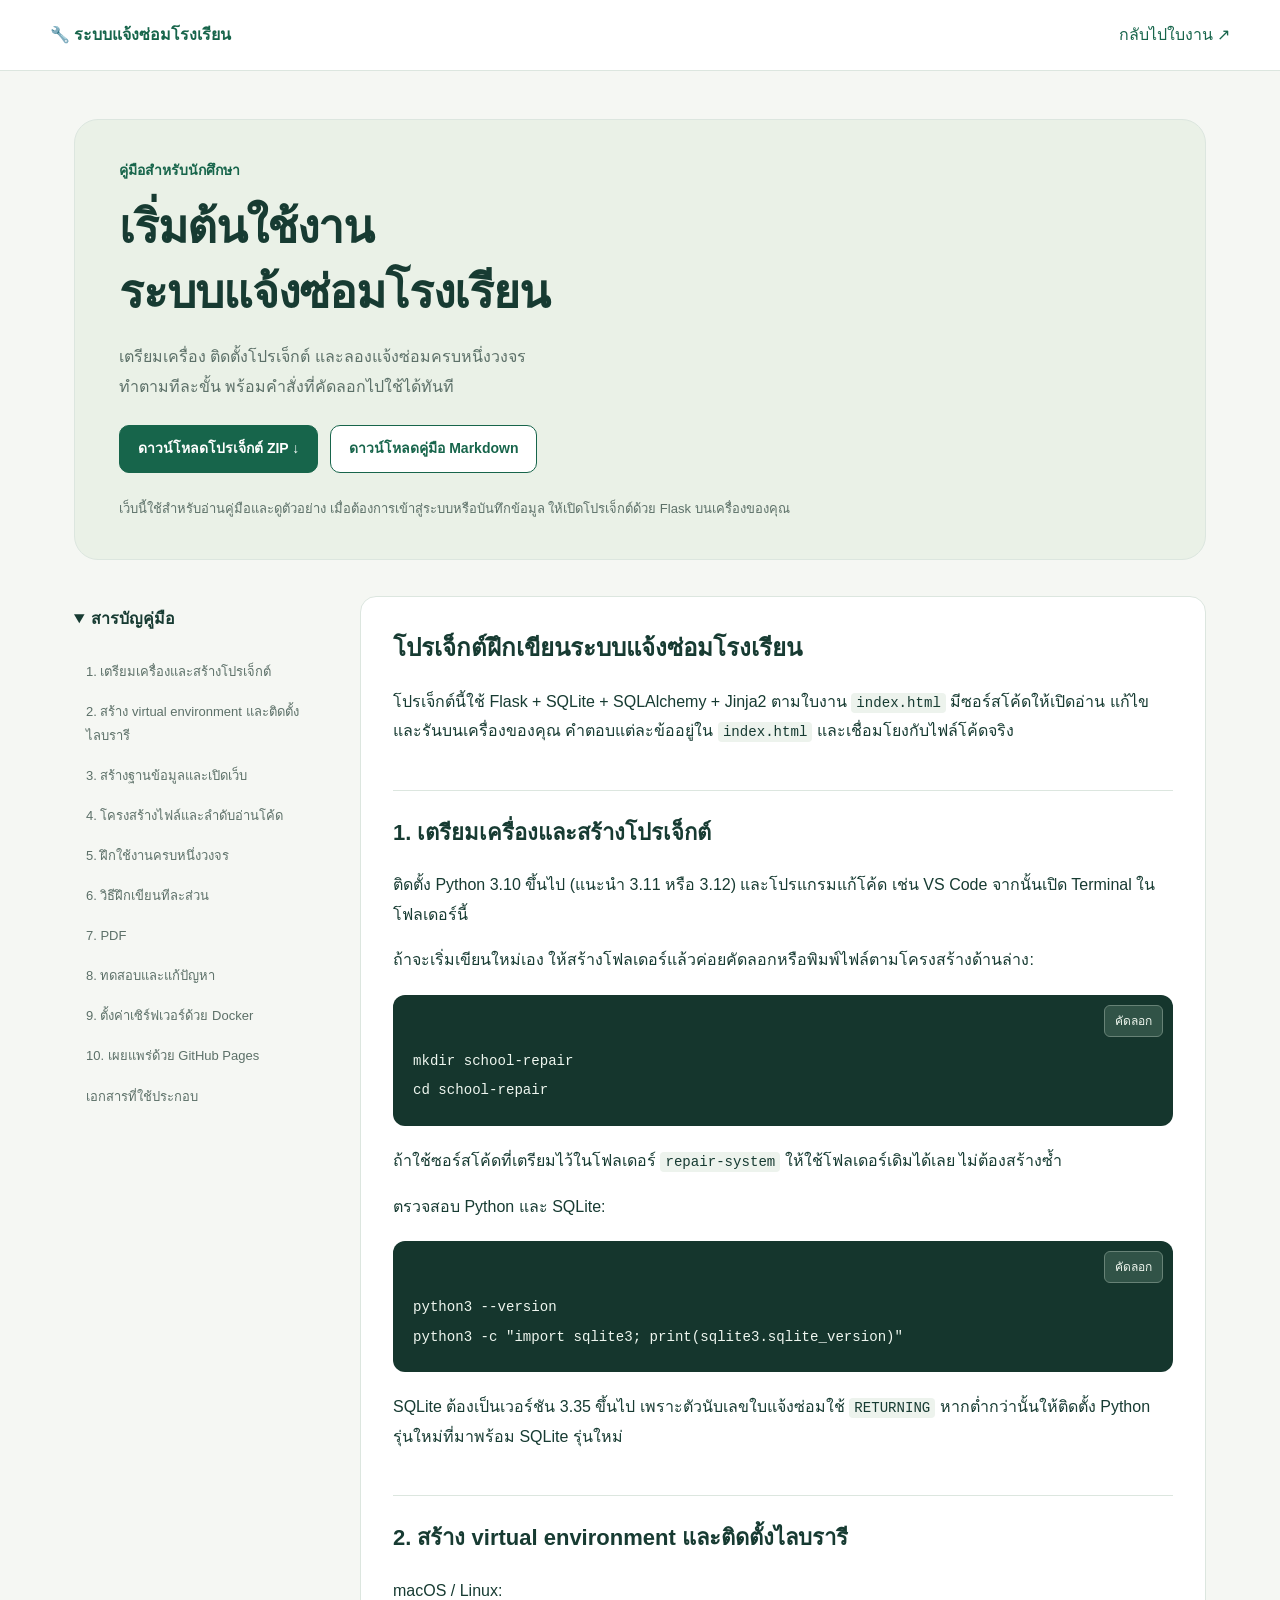
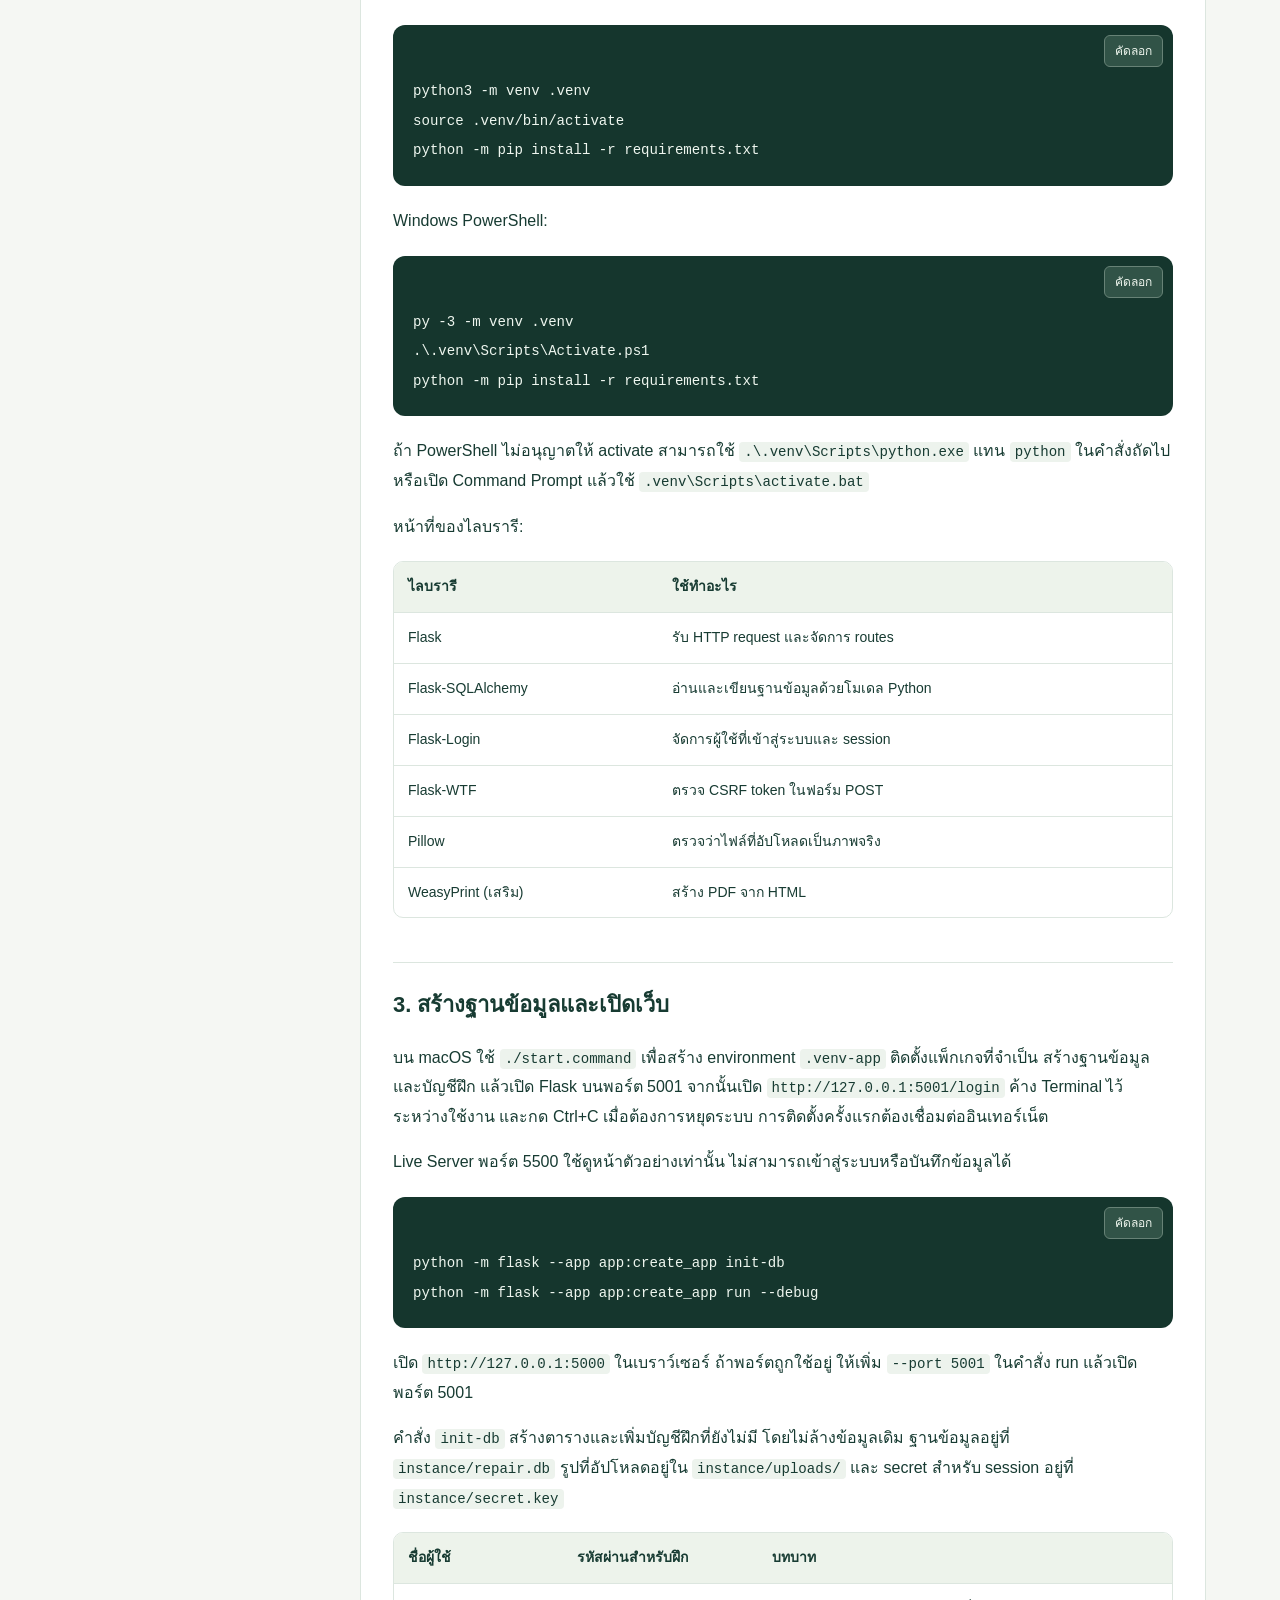
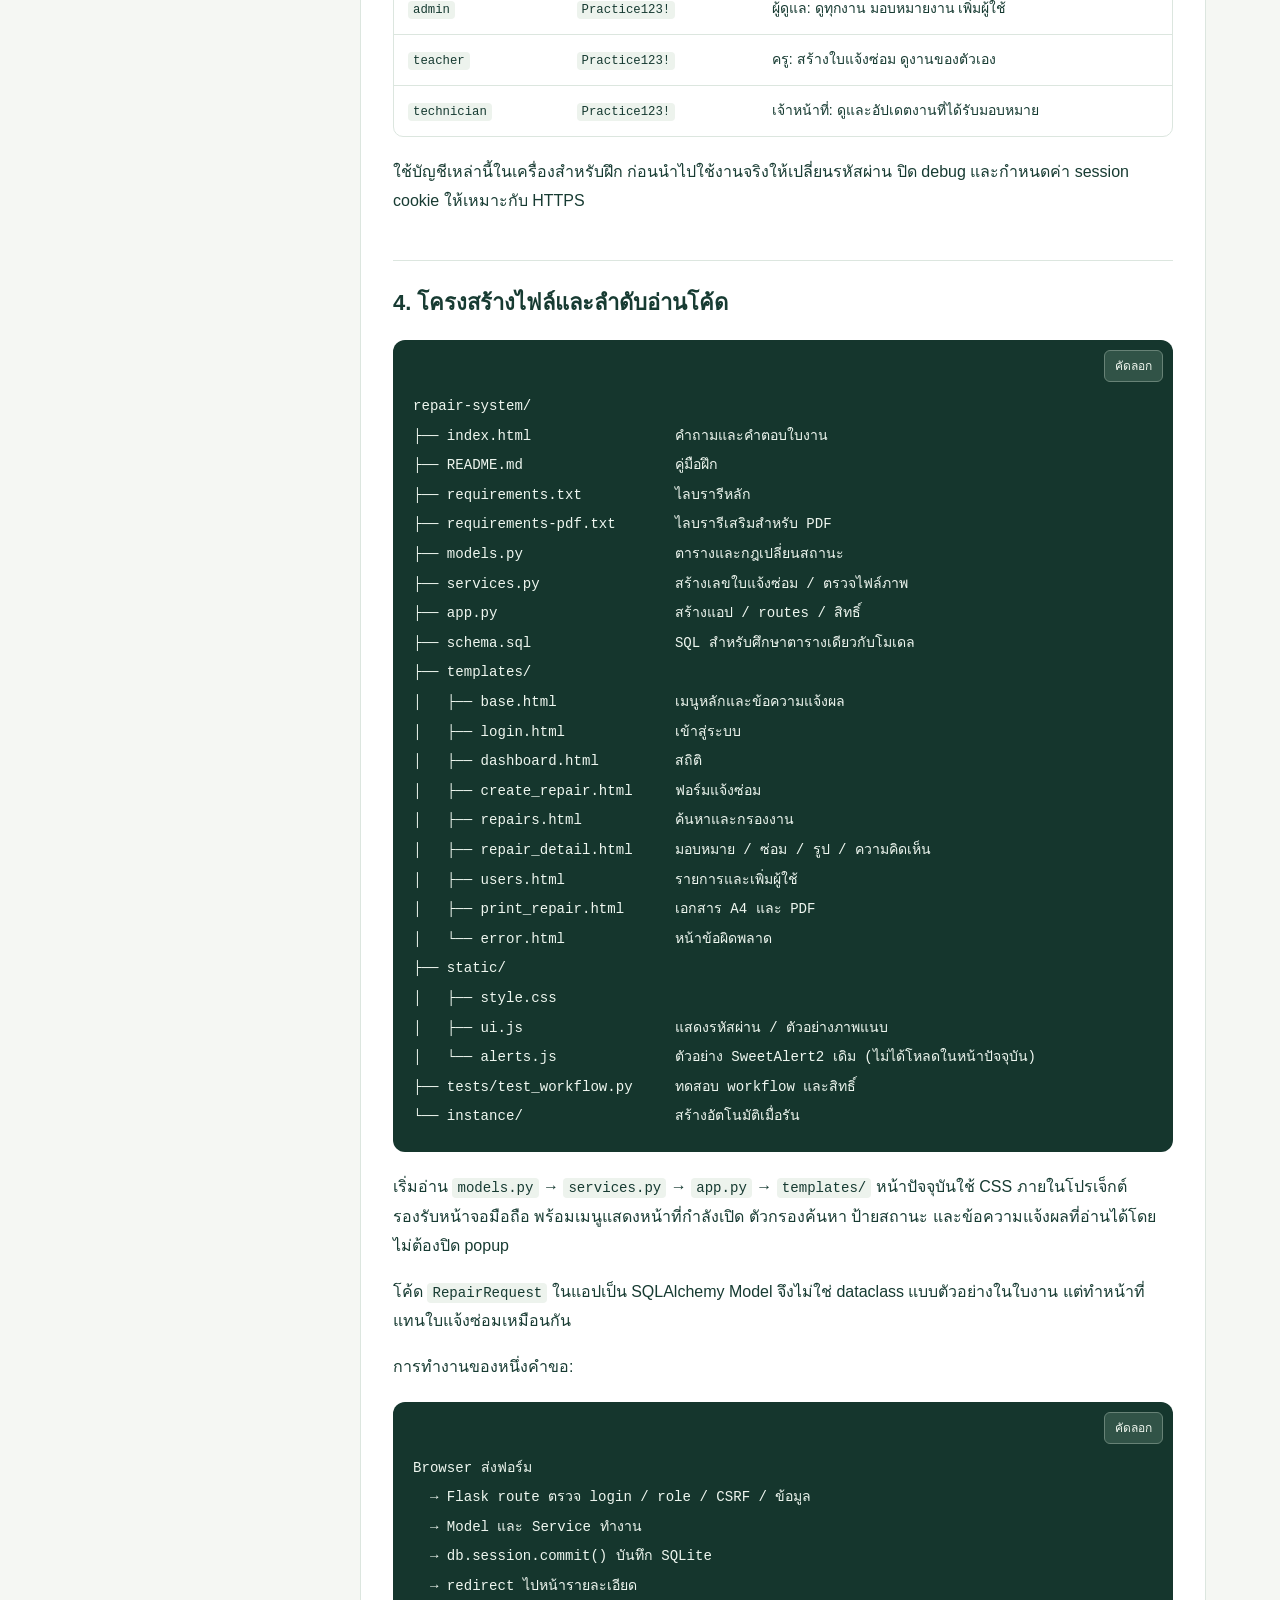
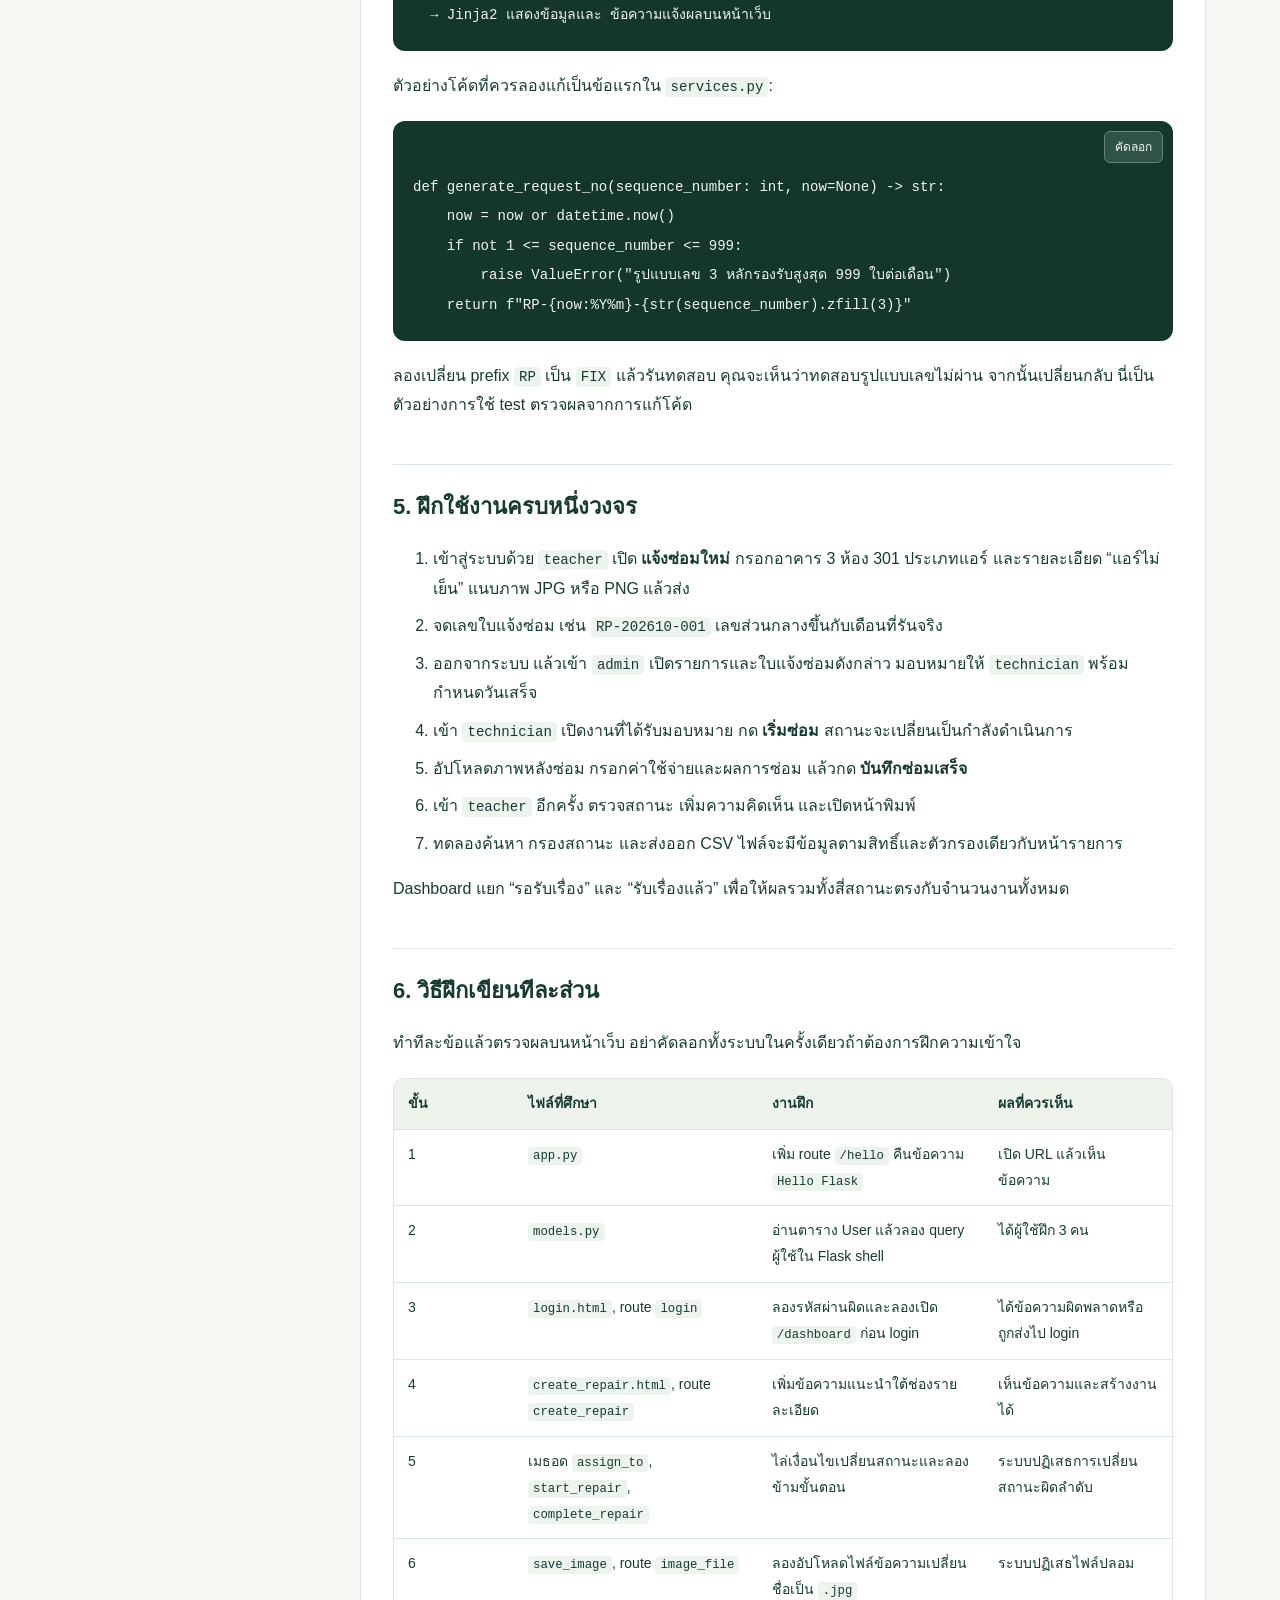
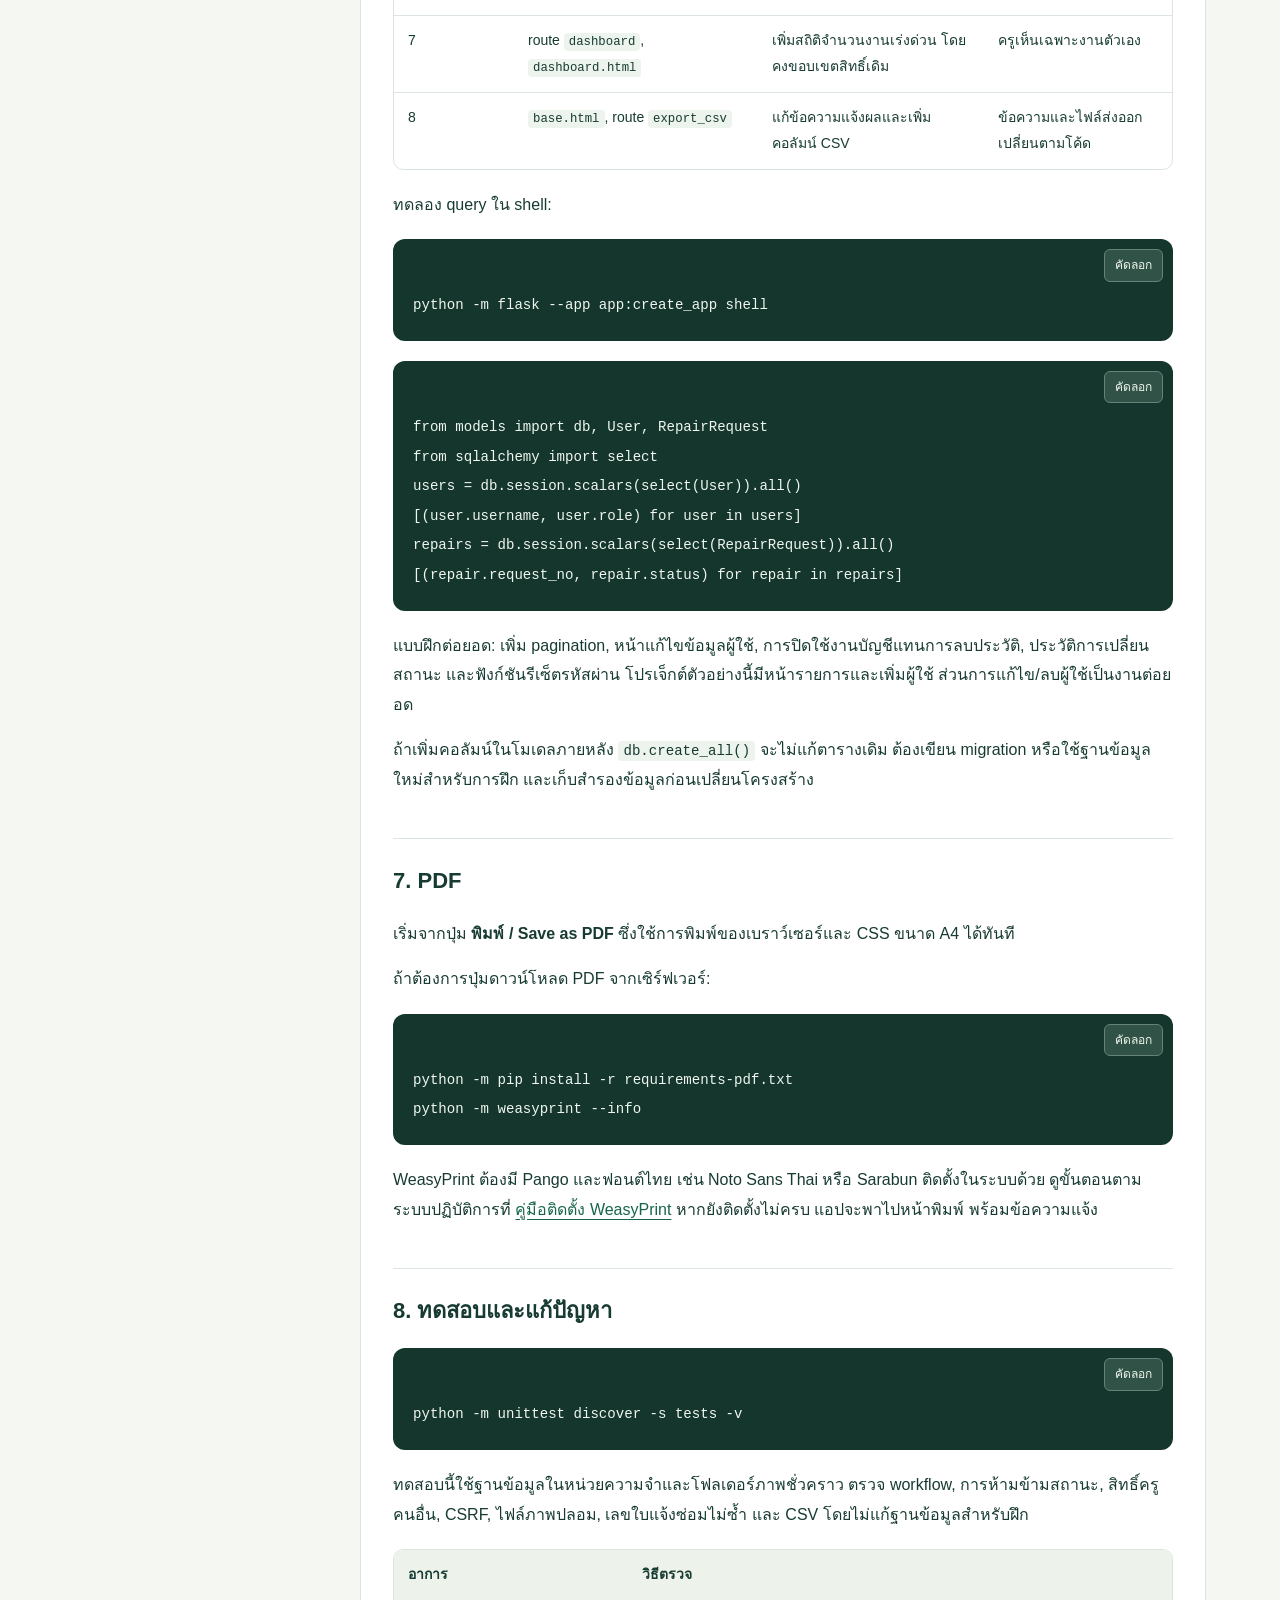
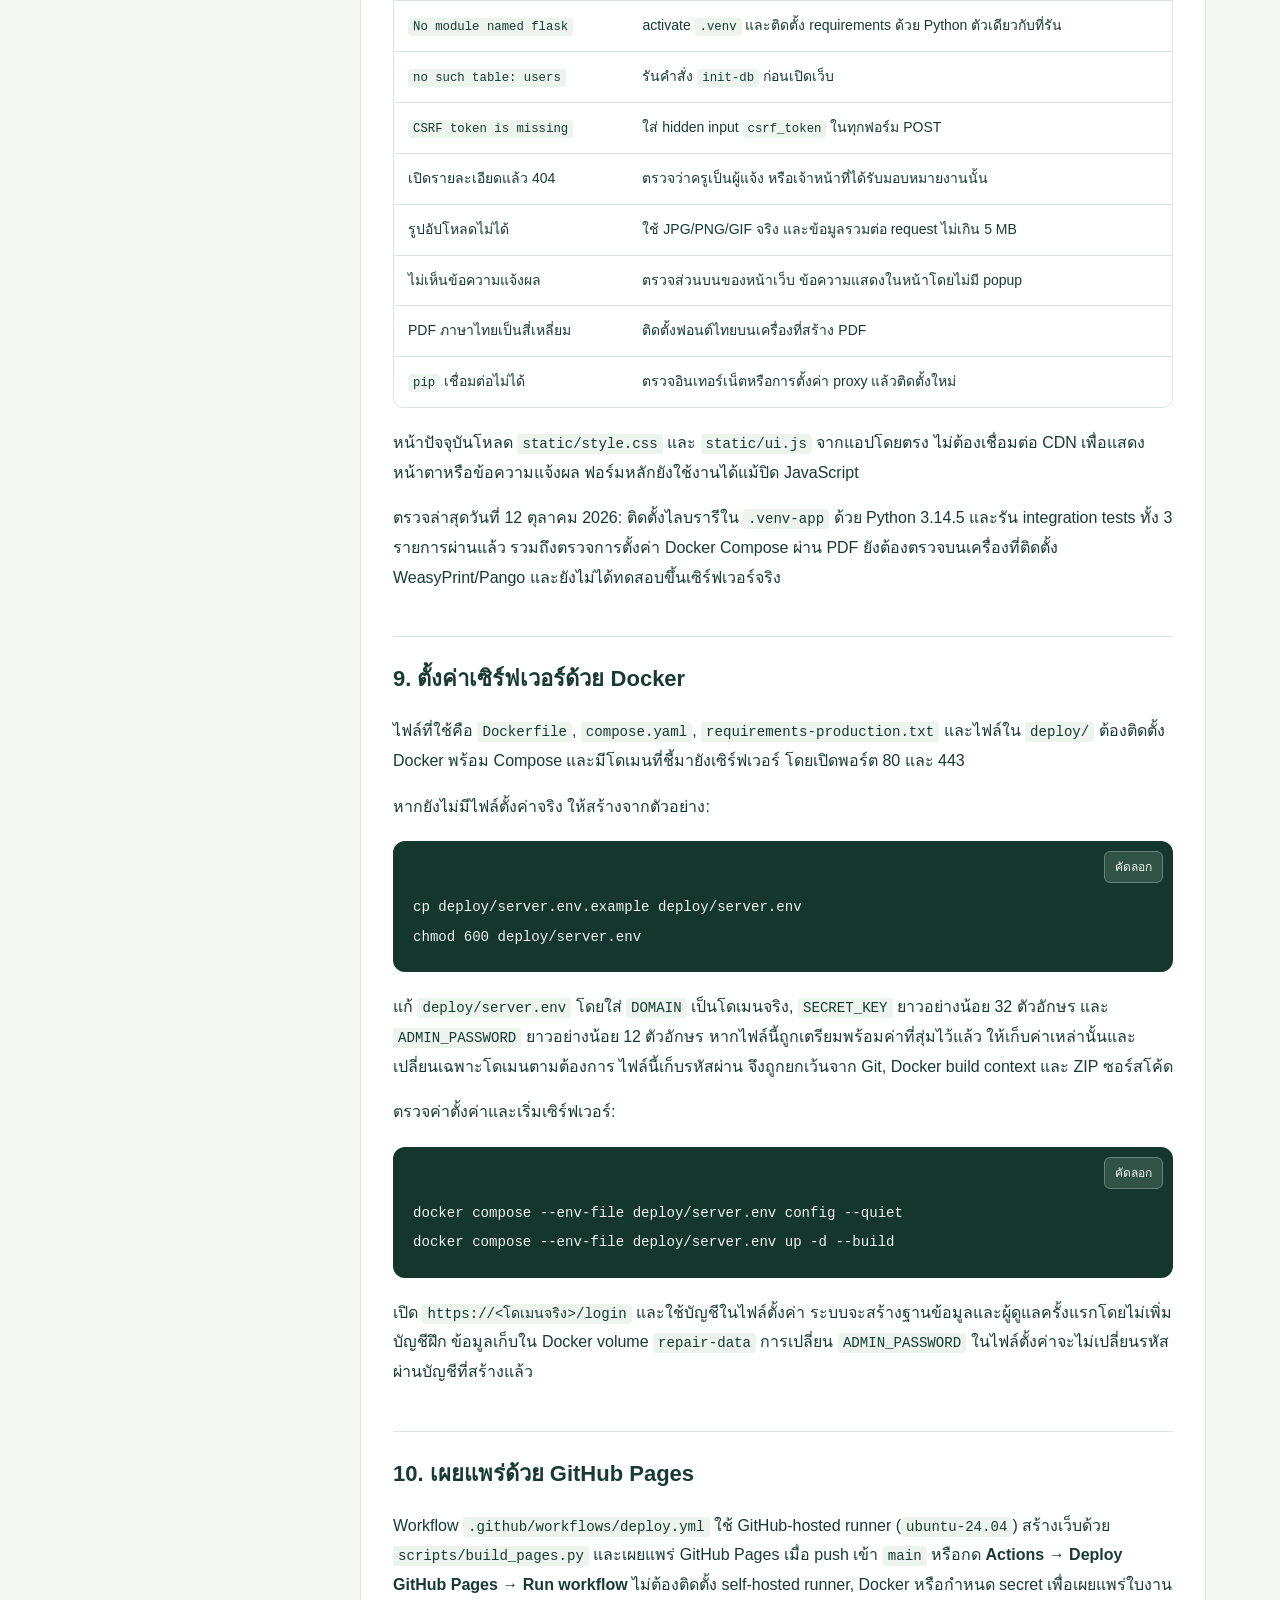
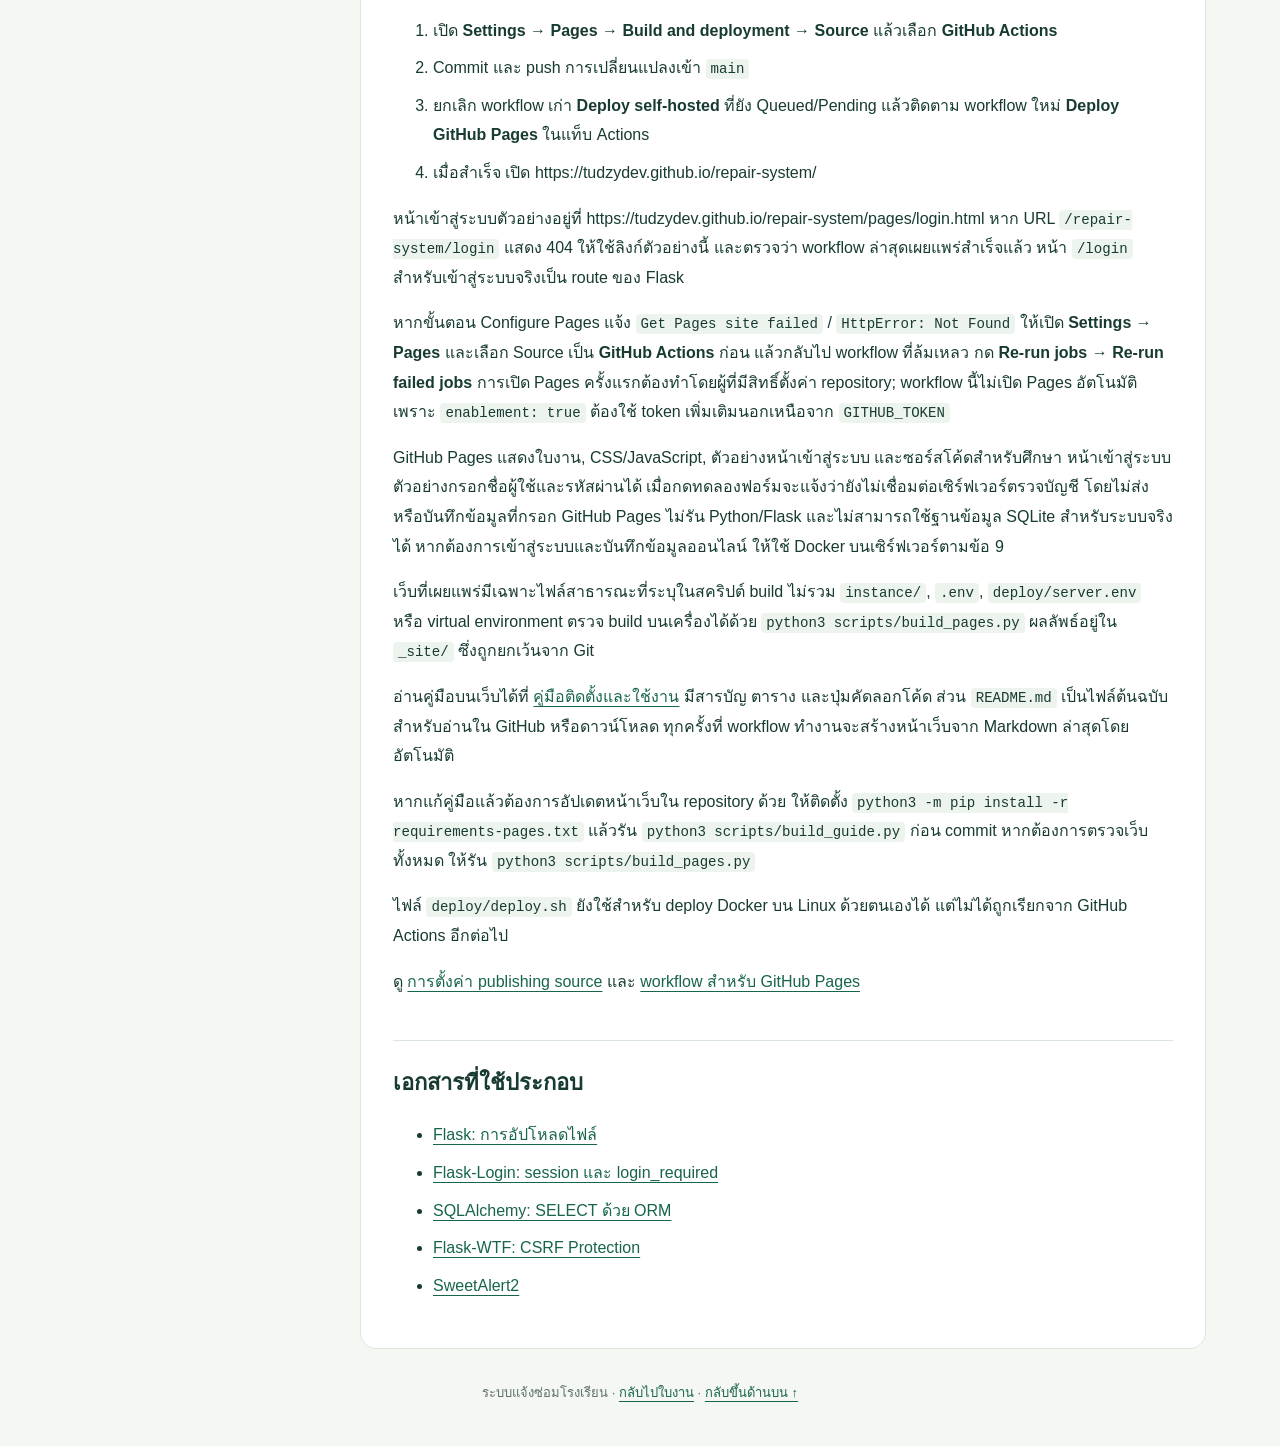
==== commit 33eedba7: "Enable interactive login preview form on static pages" ====
--- a/README.html
+++ b/README.html
@@ -350,7 +350,7 @@
 </ol>
 <p>หน้าเข้าสู่ระบบตัวอย่างอยู่ที่ https://tudzydev.github.io/repair-system/pages/login.html หาก URL <code>/repair-system/login</code> แสดง 404 ให้ใช้ลิงก์ตัวอย่างนี้ และตรวจว่า workflow ล่าสุดเผยแพร่สำเร็จแล้ว หน้า <code>/login</code> สำหรับเข้าสู่ระบบจริงเป็น route ของ Flask</p>
 <p>หากขั้นตอน Configure Pages แจ้ง <code>Get Pages site failed</code> / <code>HttpError: Not Found</code> ให้เปิด <strong>Settings → Pages</strong> และเลือก Source เป็น <strong>GitHub Actions</strong> ก่อน แล้วกลับไป workflow ที่ล้มเหลว กด <strong>Re-run jobs → Re-run failed jobs</strong> การเปิด Pages ครั้งแรกต้องทำโดยผู้ที่มีสิทธิ์ตั้งค่า repository; workflow นี้ไม่เปิด Pages อัตโนมัติ เพราะ <code>enablement: true</code> ต้องใช้ token เพิ่มเติมนอกเหนือจาก <code>GITHUB_TOKEN</code></p>
-<p>GitHub Pages แสดงใบงาน, CSS/JavaScript, ตัวอย่างหน้าเข้าสู่ระบบ และซอร์สโค้ดสำหรับศึกษา หน้าเข้าสู่ระบบตัวอย่างปิดช่องกรอกและปุ่มส่งไว้อย่างชัดเจน เพราะ GitHub Pages ไม่รัน Python/Flask และไม่สามารถใช้ฐานข้อมูล SQLite สำหรับระบบจริงได้ หากต้องการเข้าสู่ระบบและบันทึกข้อมูล ให้ดาวน์โหลด ZIP แล้วรัน Flask ตามคู่มือ หรือใช้ Docker บนเซิร์ฟเวอร์ตามข้อ 9</p>
+<p>GitHub Pages แสดงใบงาน, CSS/JavaScript, ตัวอย่างหน้าเข้าสู่ระบบ และซอร์สโค้ดสำหรับศึกษา หน้าเข้าสู่ระบบตัวอย่างกรอกชื่อผู้ใช้และรหัสผ่านได้ เมื่อกดทดลองฟอร์มจะแจ้งว่ายังไม่เชื่อมต่อเซิร์ฟเวอร์ตรวจบัญชี โดยไม่ส่งหรือบันทึกข้อมูลที่กรอก GitHub Pages ไม่รัน Python/Flask และไม่สามารถใช้ฐานข้อมูล SQLite สำหรับระบบจริงได้ หากต้องการเข้าสู่ระบบและบันทึกข้อมูลออนไลน์ ให้ใช้ Docker บนเซิร์ฟเวอร์ตามข้อ 9</p>
 <p>เว็บที่เผยแพร่มีเฉพาะไฟล์สาธารณะที่ระบุในสคริปต์ build ไม่รวม <code>instance/</code>, <code>.env</code>, <code>deploy/server.env</code> หรือ virtual environment ตรวจ build บนเครื่องได้ด้วย <code>python3 scripts/build_pages.py</code> ผลลัพธ์อยู่ใน <code>_site/</code> ซึ่งถูกยกเว้นจาก Git</p>
 <p>อ่านคู่มือบนเว็บได้ที่ <a href="README.html">คู่มือติดตั้งและใช้งาน</a> มีสารบัญ ตาราง และปุ่มคัดลอกโค้ด ส่วน <code>README.md</code> เป็นไฟล์ต้นฉบับสำหรับอ่านใน GitHub หรือดาวน์โหลด ทุกครั้งที่ workflow ทำงานจะสร้างหน้าเว็บจาก Markdown ล่าสุดโดยอัตโนมัติ</p>
 <p>หากแก้คู่มือแล้วต้องการอัปเดตหน้าเว็บใน repository ด้วย ให้ติดตั้ง <code>python3 -m pip install -r requirements-pages.txt</code> แล้วรัน <code>python3 scripts/build_guide.py</code> ก่อน commit หากต้องการตรวจเว็บทั้งหมด ให้รัน <code>python3 scripts/build_pages.py</code></p>
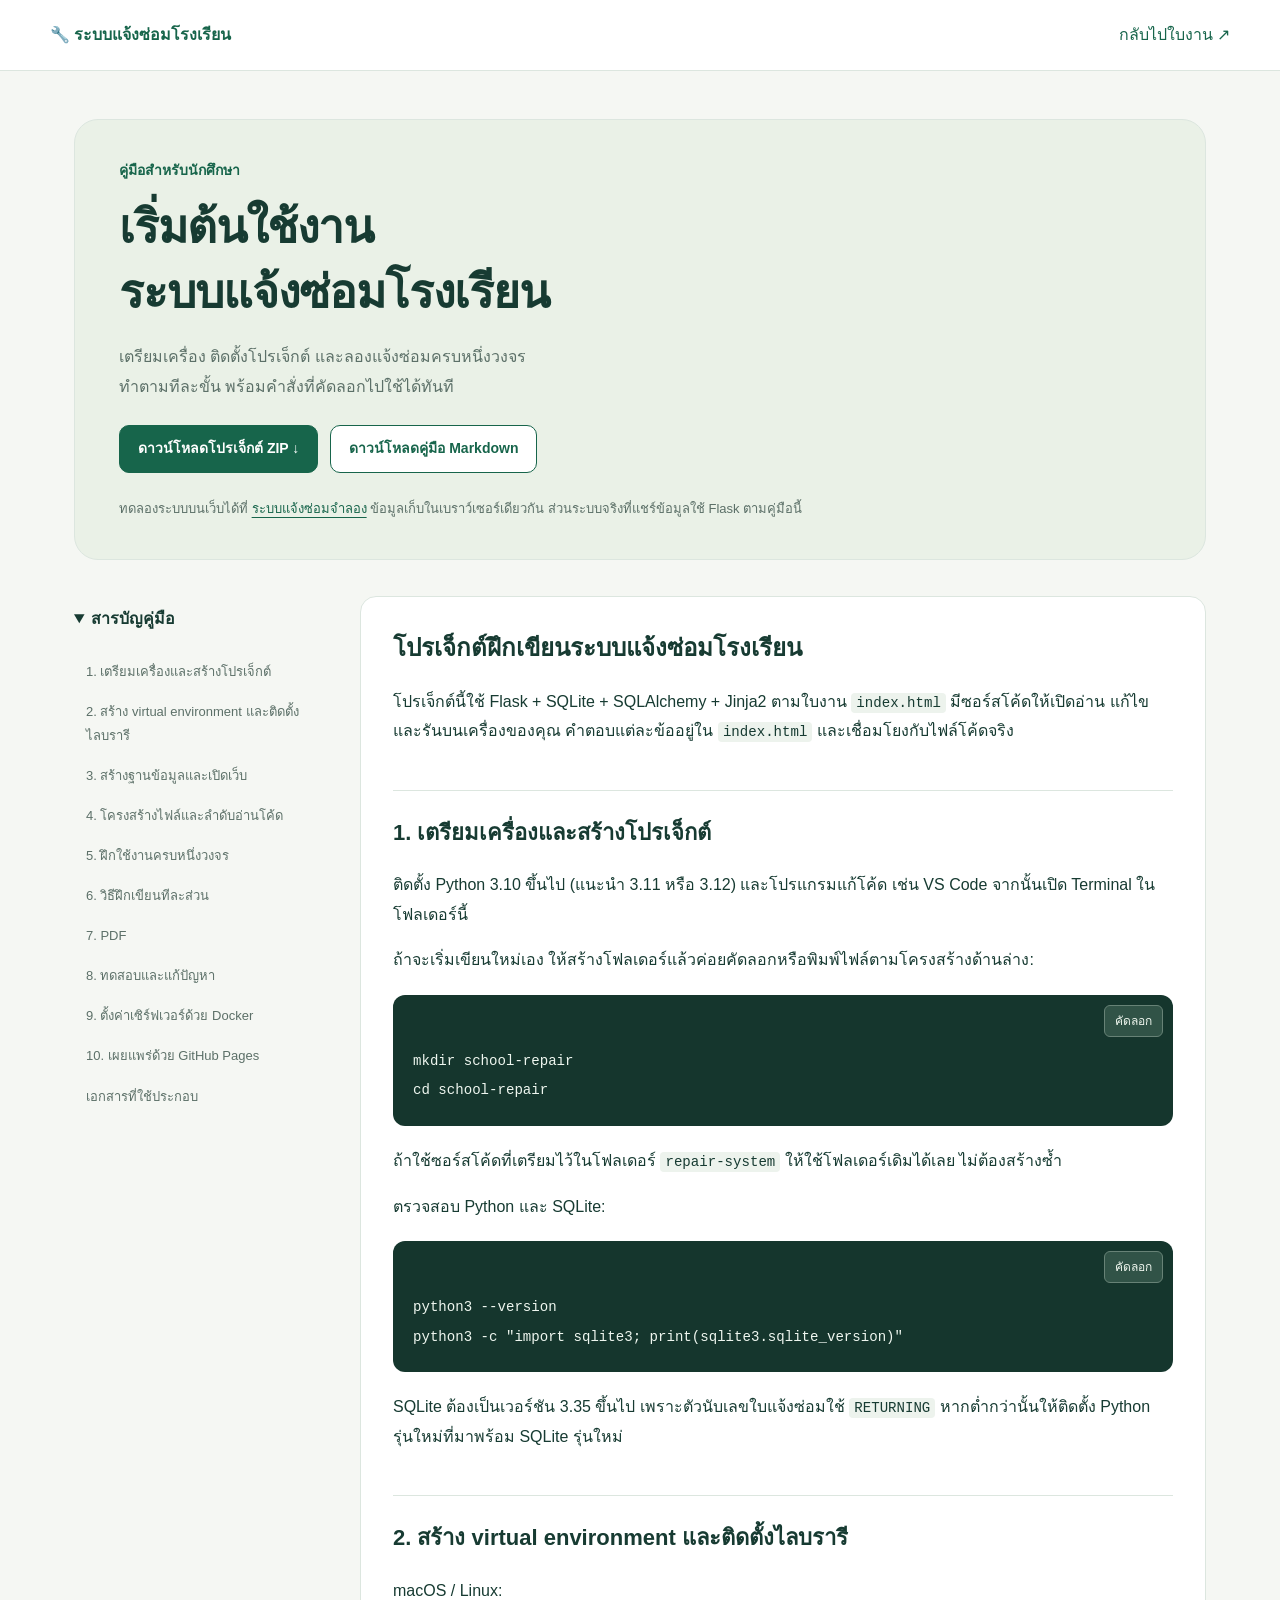
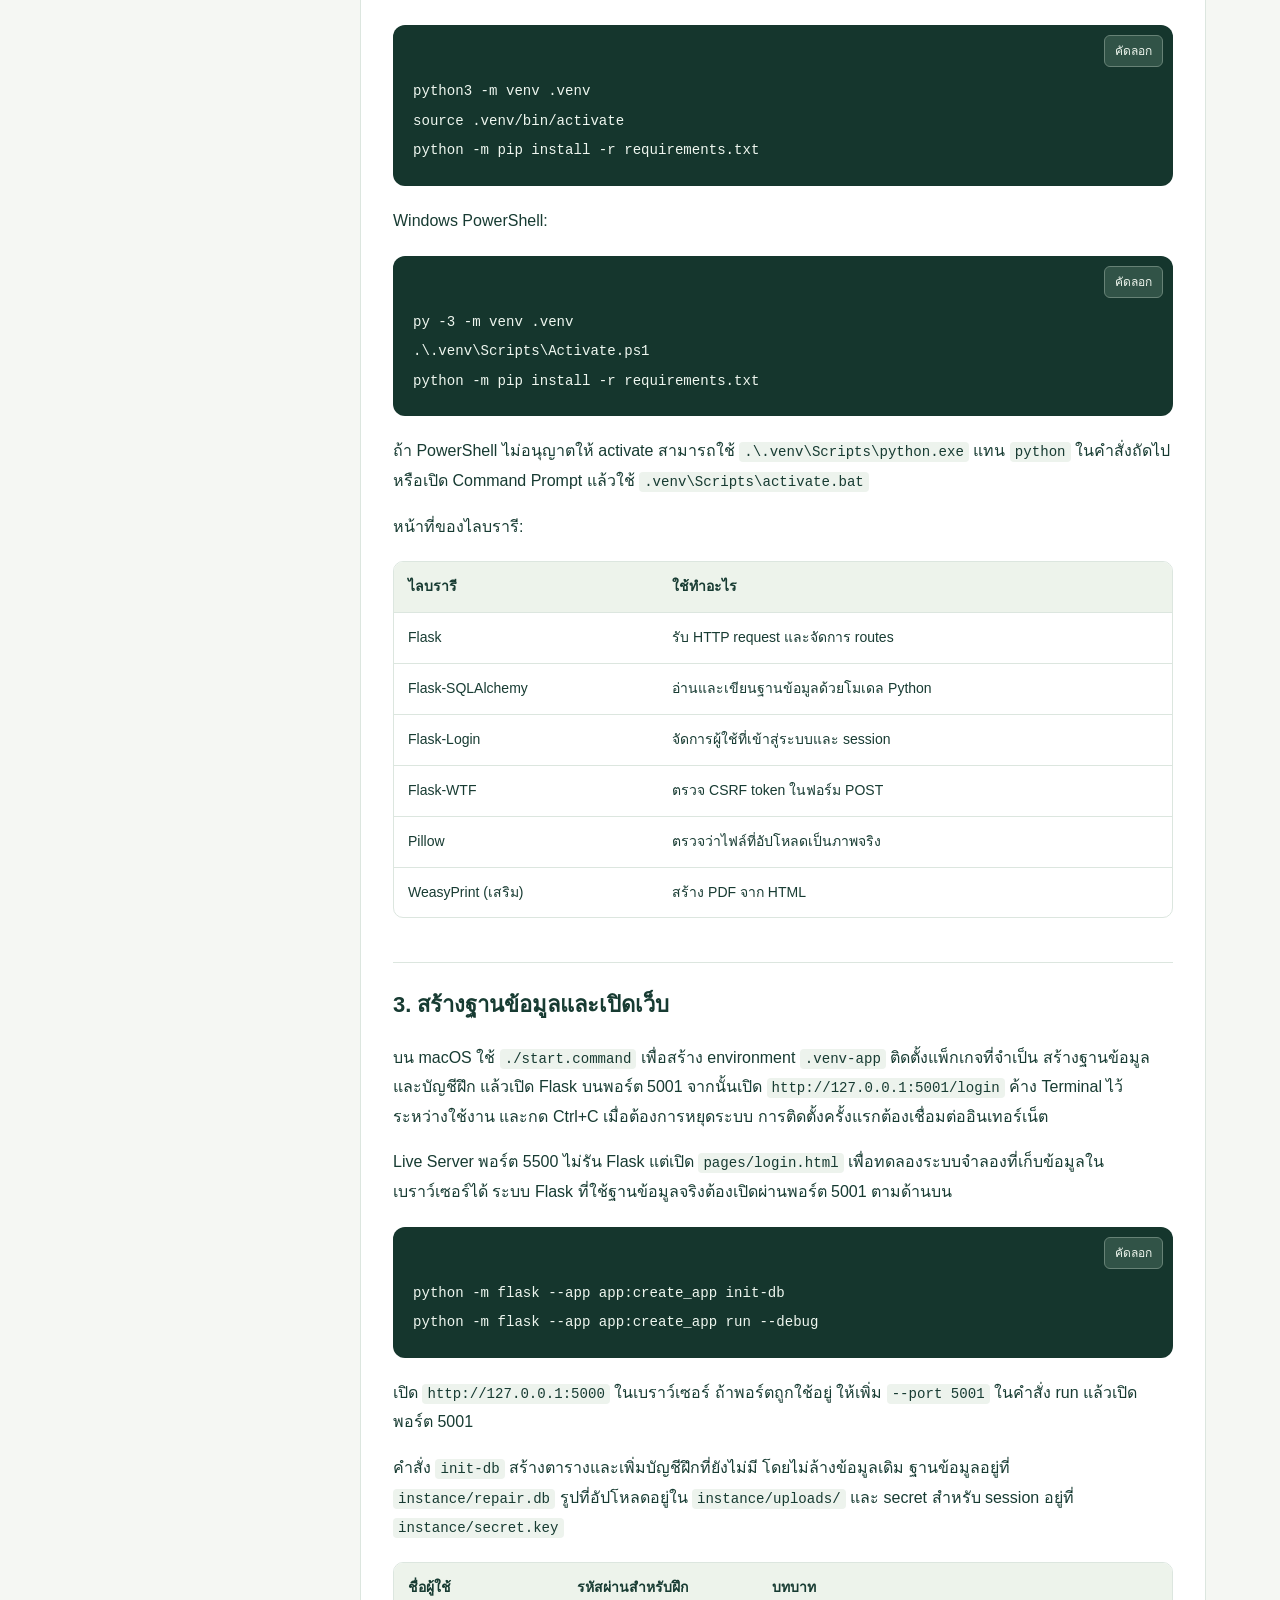
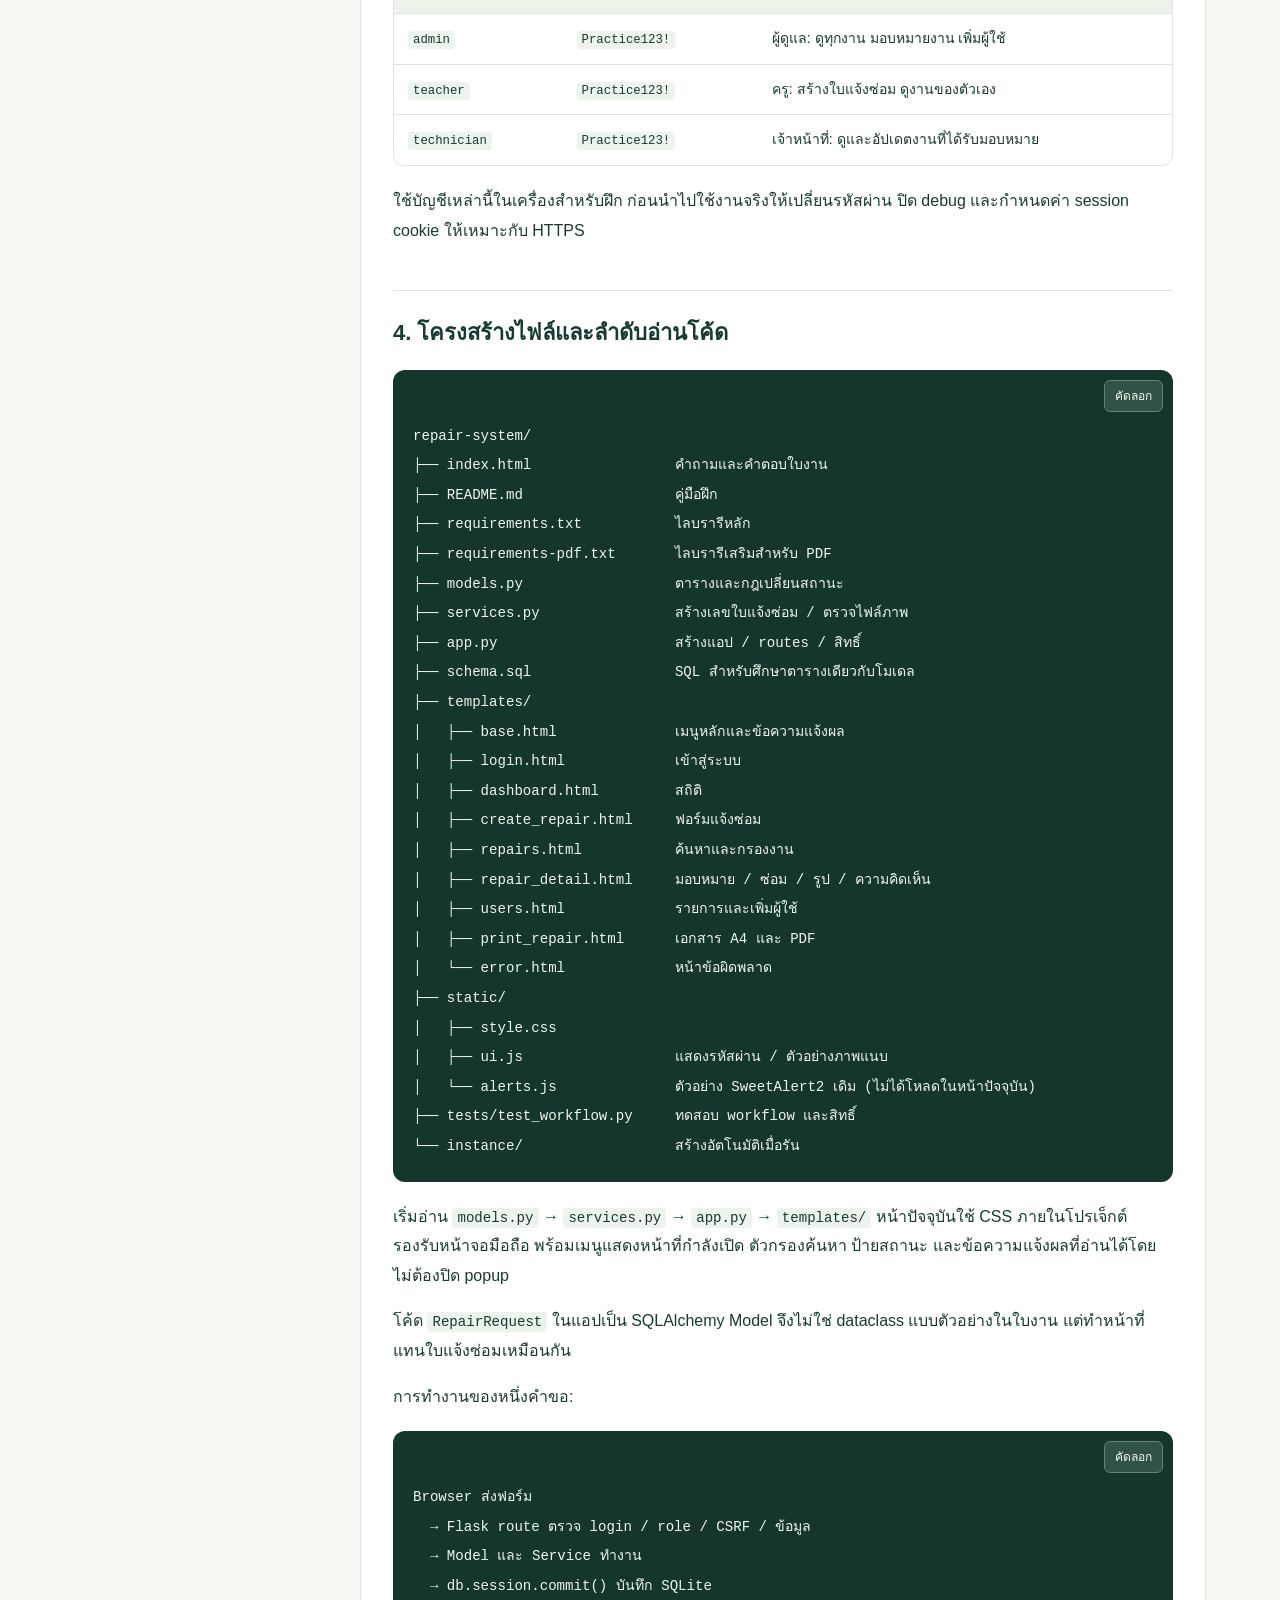
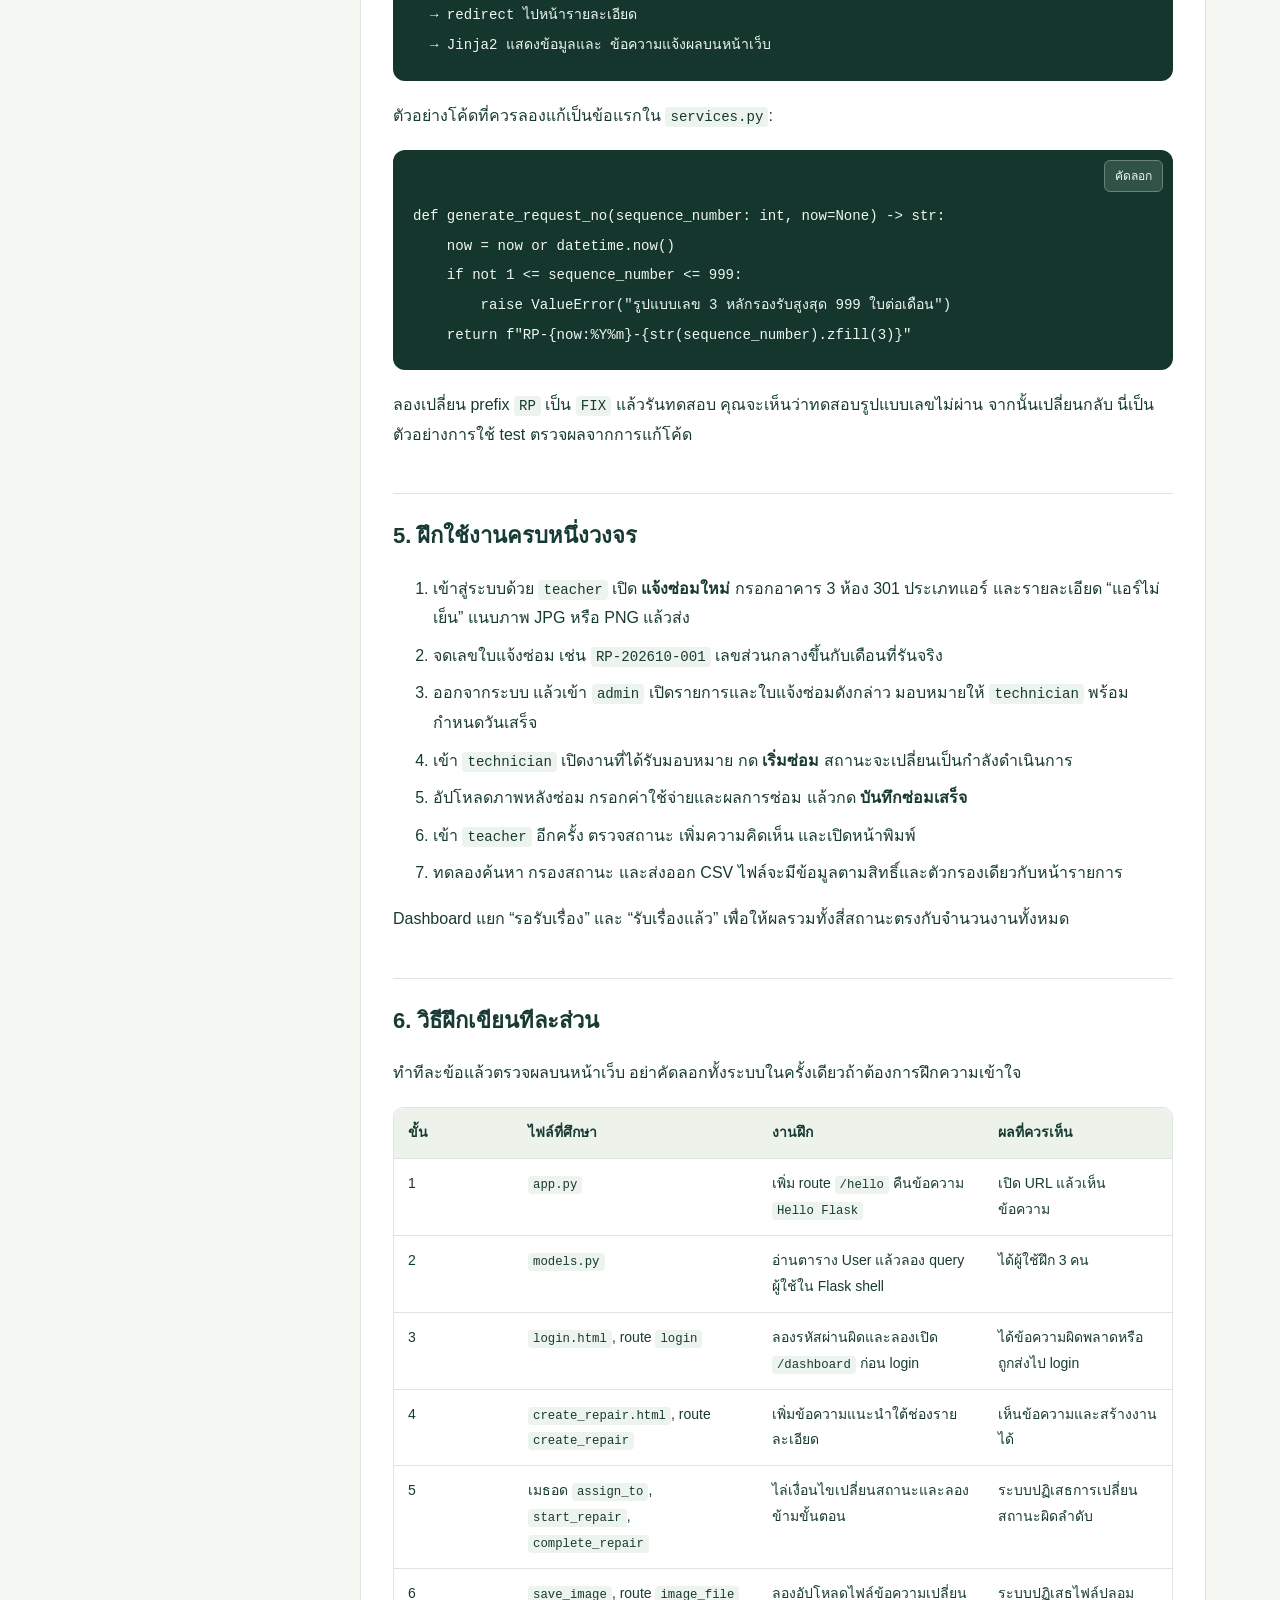
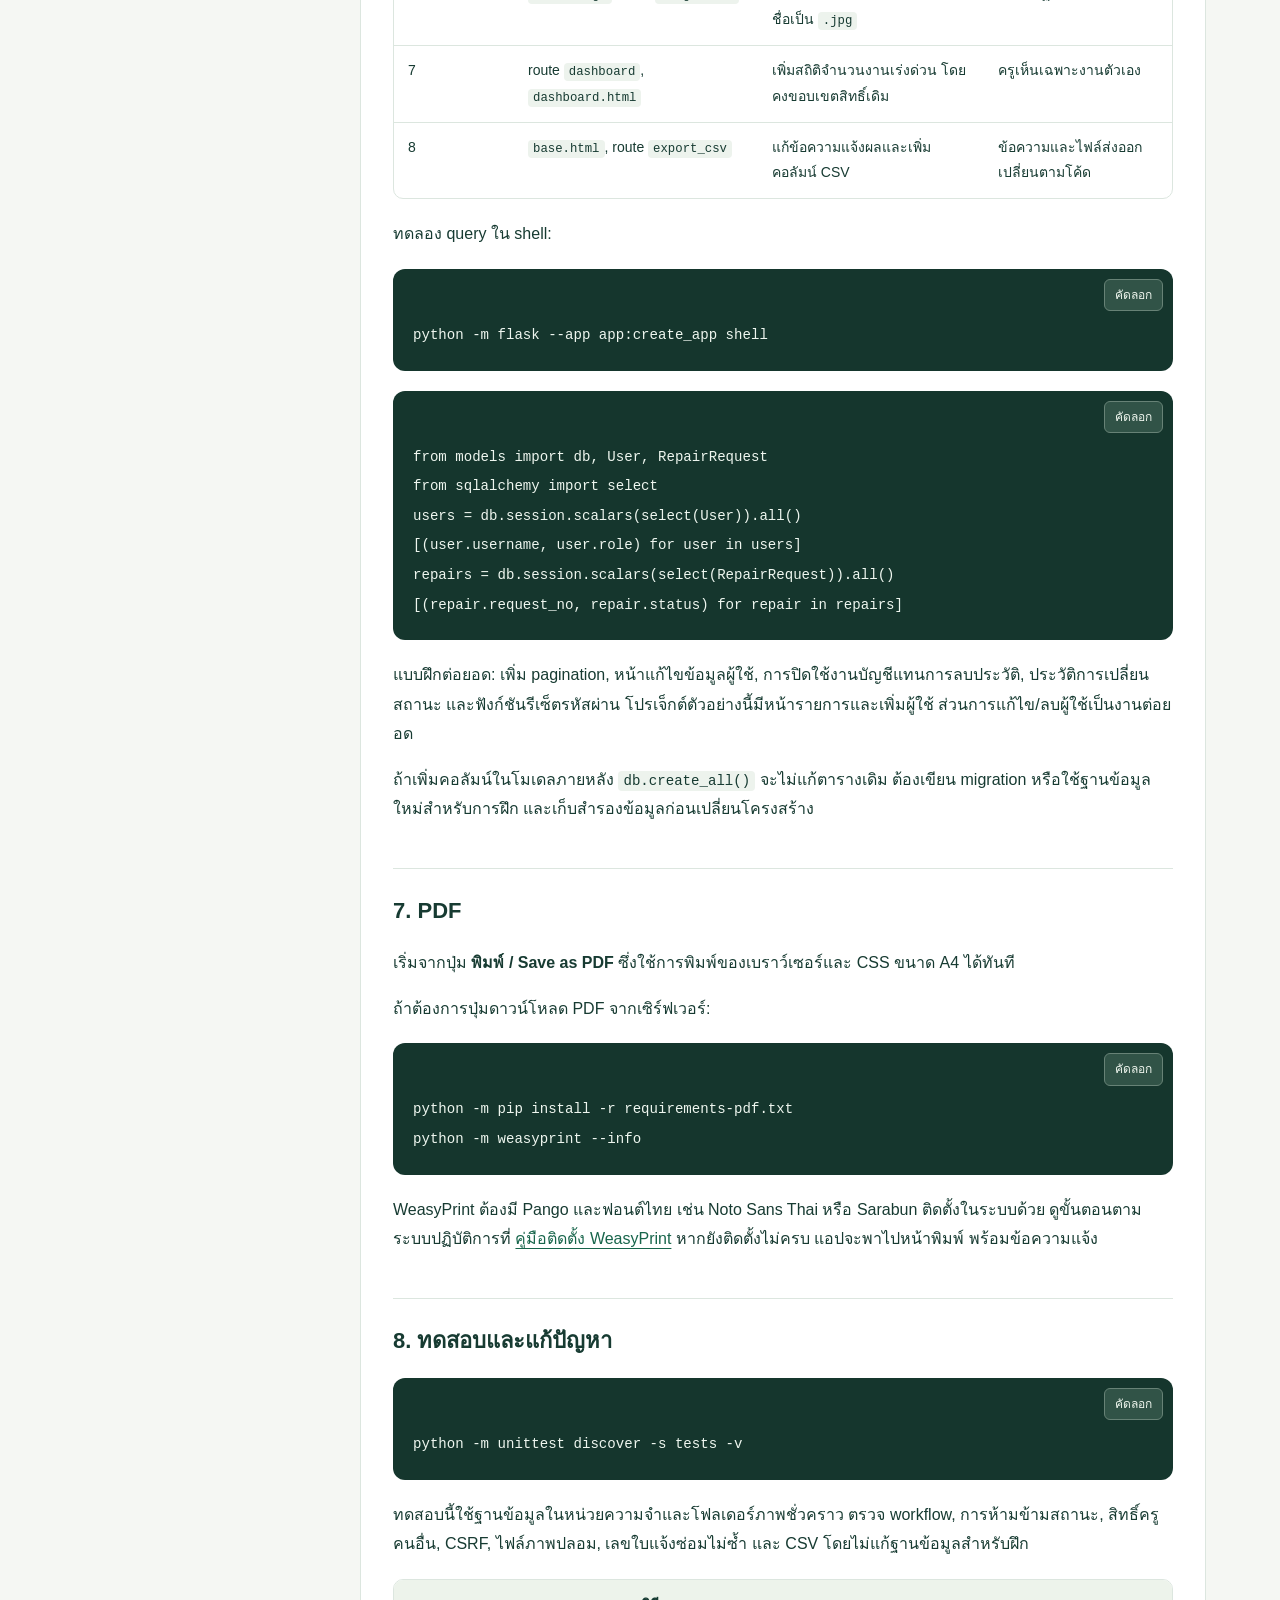
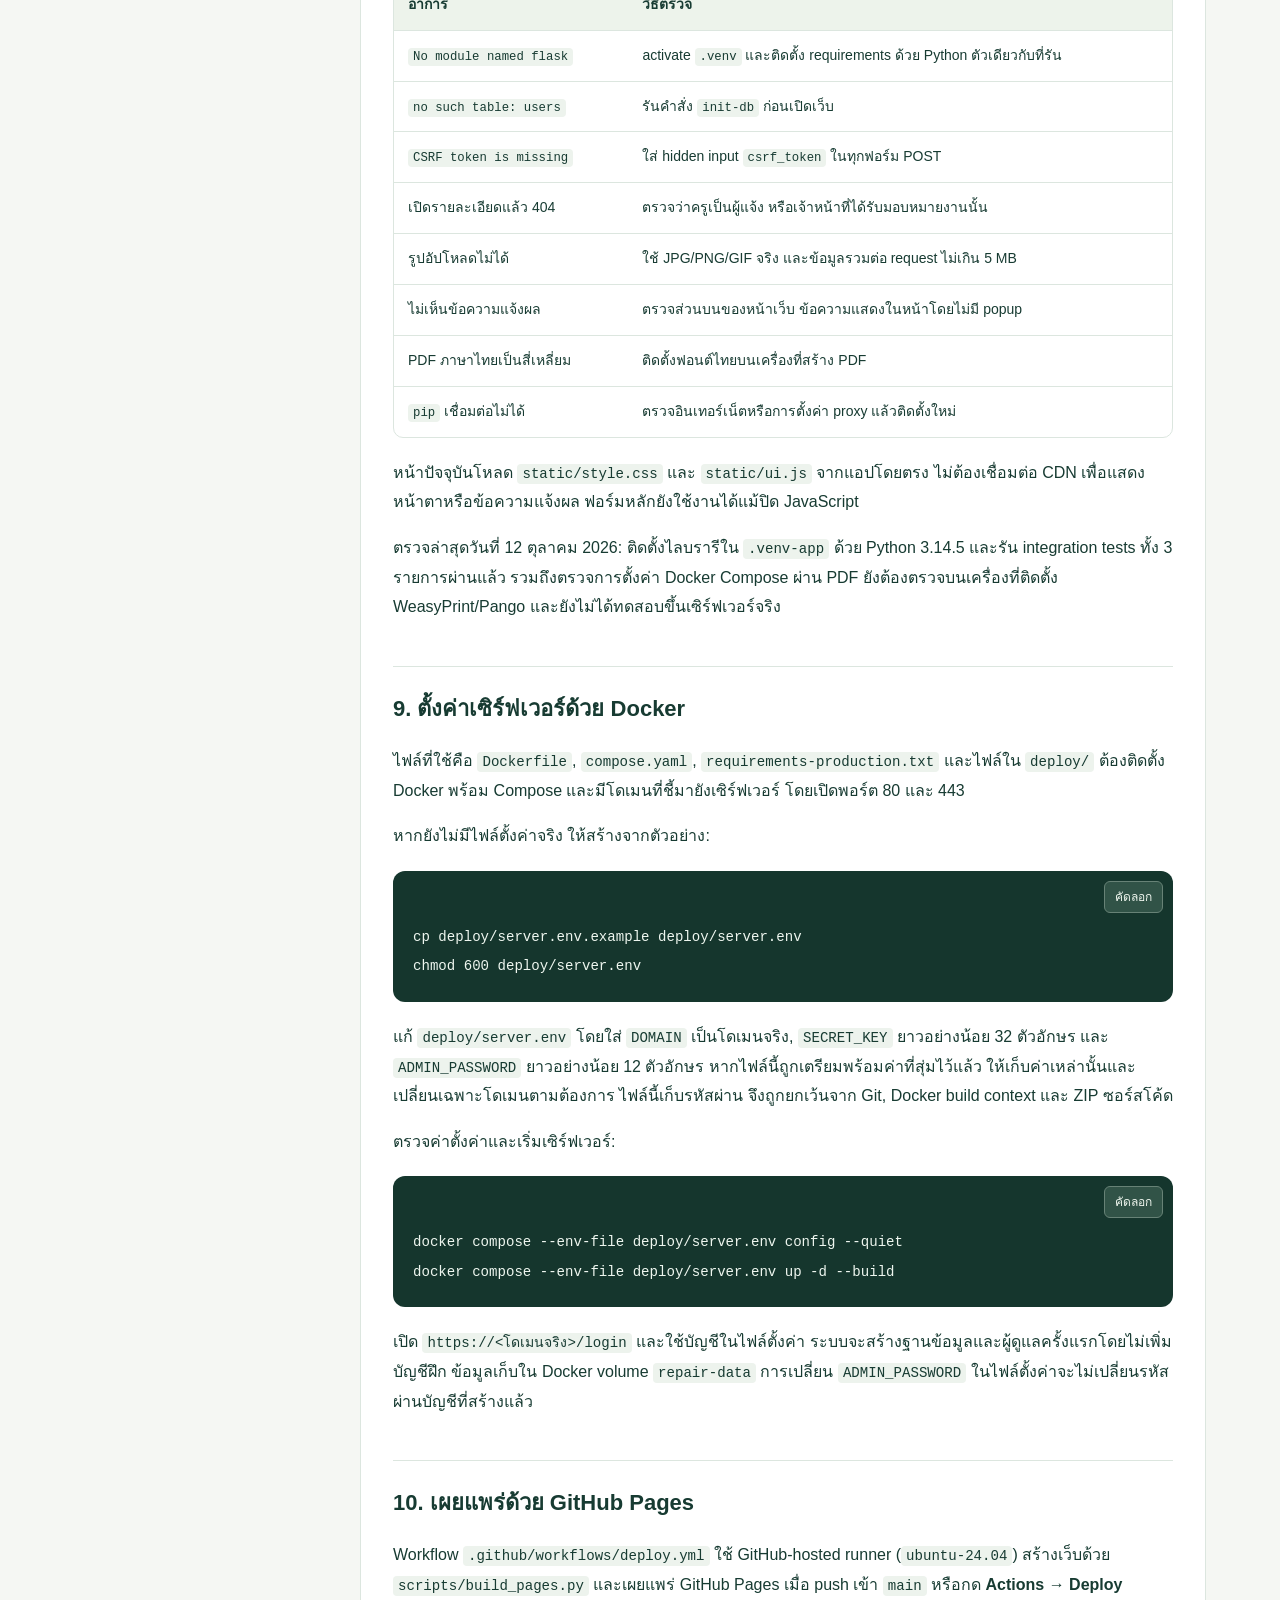
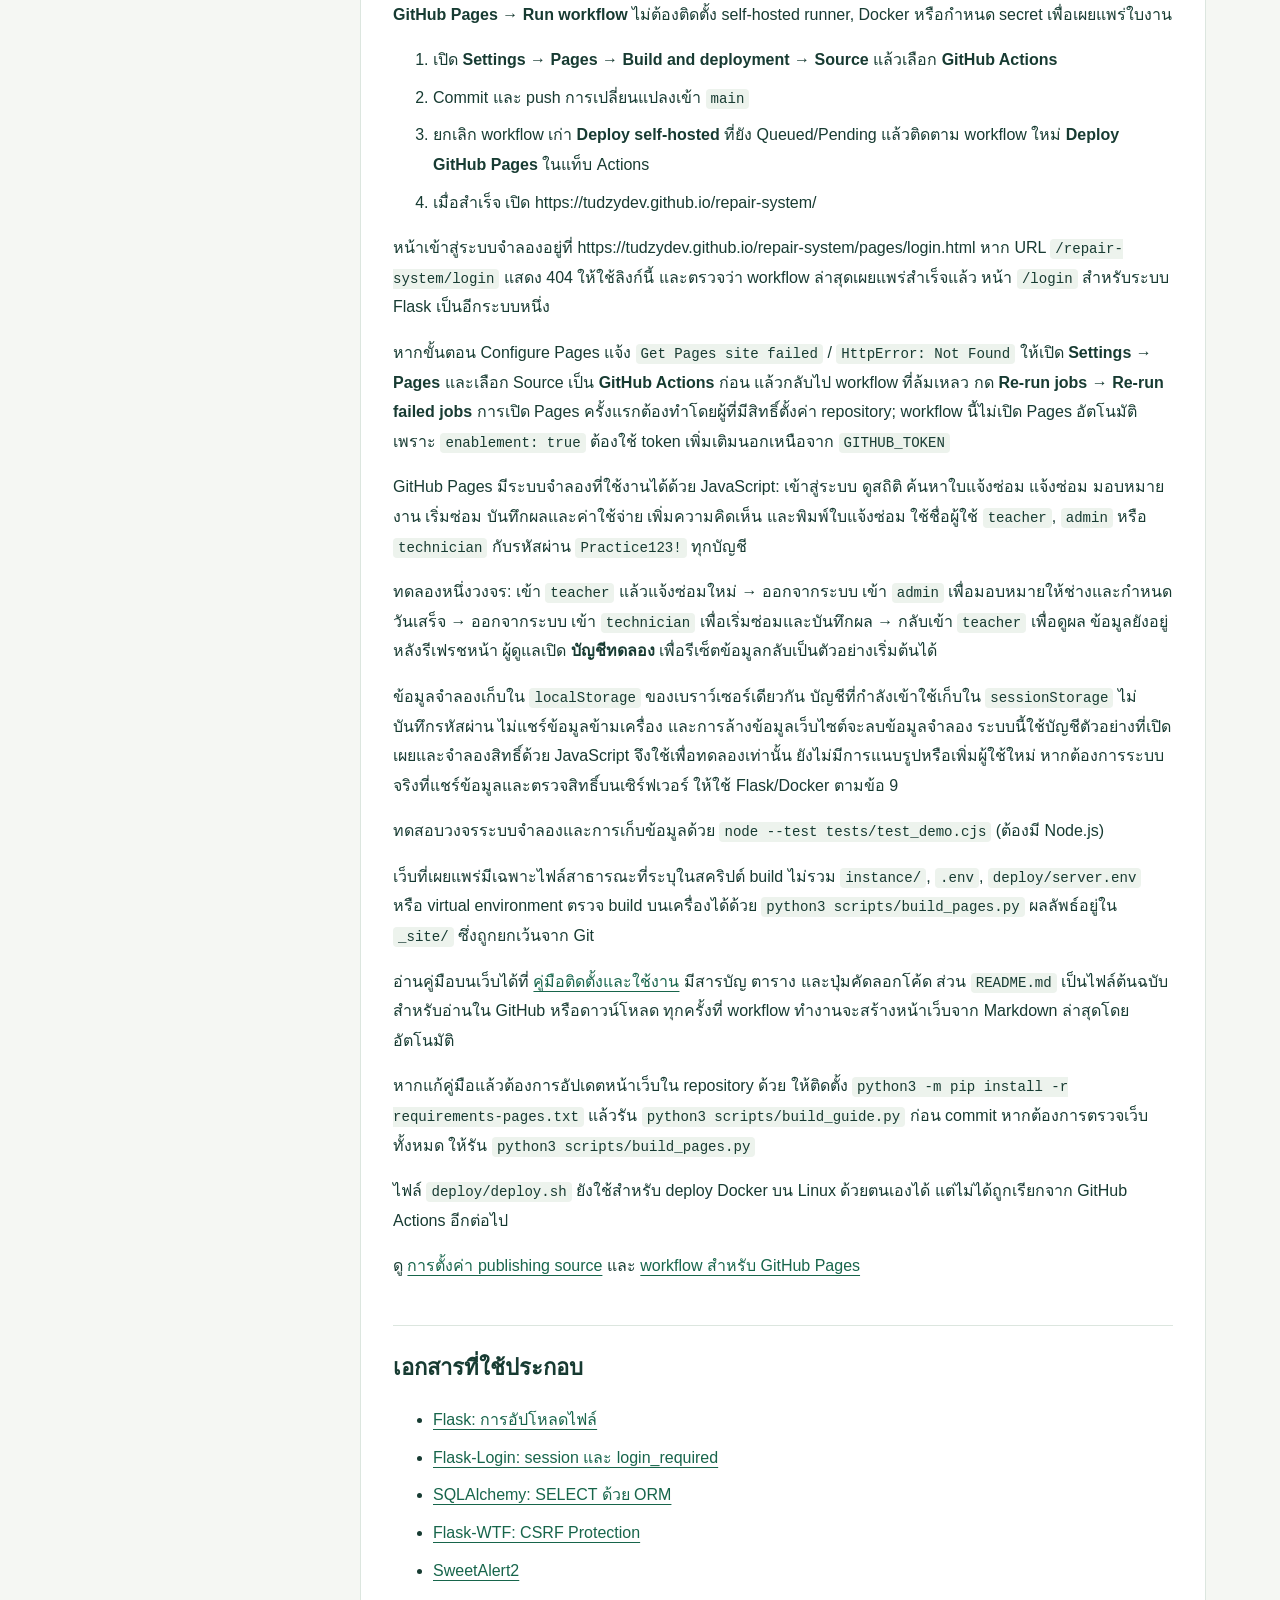
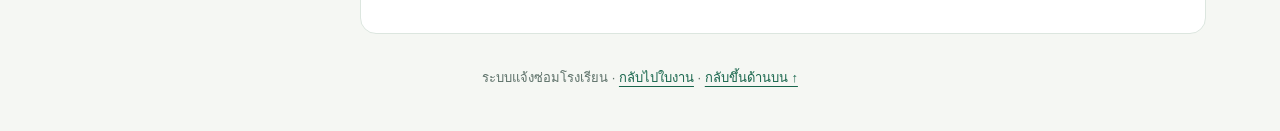
==== commit 131a5271: "Add interactive browser-based repair system simulation" ====
--- a/README.html
+++ b/README.html
@@ -23,7 +23,7 @@
         <a class="button primary" href="school-repair-source.zip" download>ดาวน์โหลดโปรเจ็กต์ ZIP ↓</a>
         <a class="button secondary" href="README.md" download>ดาวน์โหลดคู่มือ Markdown</a>
       </div>
-      <p class="notice">เว็บนี้ใช้สำหรับอ่านคู่มือและดูตัวอย่าง เมื่อต้องการเข้าสู่ระบบหรือบันทึกข้อมูล ให้เปิดโปรเจ็กต์ด้วย Flask บนเครื่องของคุณ</p>
+      <p class="notice">ทดลองระบบบนเว็บได้ที่ <a href="pages/login.html">ระบบแจ้งซ่อมจำลอง</a> ข้อมูลเก็บในเบราว์เซอร์เดียวกัน ส่วนระบบจริงที่แชร์ข้อมูลใช้ Flask ตามคู่มือนี้</p>
     </section>
     <div class="guide-layout">
       <aside class="guide-sidebar">
@@ -110,7 +110,7 @@
 </table>
 <h2 id="3">3. สร้างฐานข้อมูลและเปิดเว็บ</h2>
 <p>บน macOS ใช้ <code>./start.command</code> เพื่อสร้าง environment <code>.venv-app</code> ติดตั้งแพ็กเกจที่จำเป็น สร้างฐานข้อมูลและบัญชีฝึก แล้วเปิด Flask บนพอร์ต 5001 จากนั้นเปิด <code>http://127.0.0.1:5001/login</code> ค้าง Terminal ไว้ระหว่างใช้งาน และกด Ctrl+C เมื่อต้องการหยุดระบบ การติดตั้งครั้งแรกต้องเชื่อมต่ออินเทอร์เน็ต</p>
-<p>Live Server พอร์ต 5500 ใช้ดูหน้าตัวอย่างเท่านั้น ไม่สามารถเข้าสู่ระบบหรือบันทึกข้อมูลได้</p>
+<p>Live Server พอร์ต 5500 ไม่รัน Flask แต่เปิด <code>pages/login.html</code> เพื่อทดลองระบบจำลองที่เก็บข้อมูลในเบราว์เซอร์ได้ ระบบ Flask ที่ใช้ฐานข้อมูลจริงต้องเปิดผ่านพอร์ต 5001 ตามด้านบน</p>
 <pre><code class="language-sh">python -m flask --app app:create_app init-db
 python -m flask --app app:create_app run --debug
 </code></pre>
@@ -348,9 +348,12 @@
 <li>ยกเลิก workflow เก่า <strong>Deploy self-hosted</strong> ที่ยัง Queued/Pending แล้วติดตาม workflow ใหม่ <strong>Deploy GitHub Pages</strong> ในแท็บ Actions</li>
 <li>เมื่อสำเร็จ เปิด https://tudzydev.github.io/repair-system/</li>
 </ol>
-<p>หน้าเข้าสู่ระบบตัวอย่างอยู่ที่ https://tudzydev.github.io/repair-system/pages/login.html หาก URL <code>/repair-system/login</code> แสดง 404 ให้ใช้ลิงก์ตัวอย่างนี้ และตรวจว่า workflow ล่าสุดเผยแพร่สำเร็จแล้ว หน้า <code>/login</code> สำหรับเข้าสู่ระบบจริงเป็น route ของ Flask</p>
+<p>หน้าเข้าสู่ระบบจำลองอยู่ที่ https://tudzydev.github.io/repair-system/pages/login.html หาก URL <code>/repair-system/login</code> แสดง 404 ให้ใช้ลิงก์นี้ และตรวจว่า workflow ล่าสุดเผยแพร่สำเร็จแล้ว หน้า <code>/login</code> สำหรับระบบ Flask เป็นอีกระบบหนึ่ง</p>
 <p>หากขั้นตอน Configure Pages แจ้ง <code>Get Pages site failed</code> / <code>HttpError: Not Found</code> ให้เปิด <strong>Settings → Pages</strong> และเลือก Source เป็น <strong>GitHub Actions</strong> ก่อน แล้วกลับไป workflow ที่ล้มเหลว กด <strong>Re-run jobs → Re-run failed jobs</strong> การเปิด Pages ครั้งแรกต้องทำโดยผู้ที่มีสิทธิ์ตั้งค่า repository; workflow นี้ไม่เปิด Pages อัตโนมัติ เพราะ <code>enablement: true</code> ต้องใช้ token เพิ่มเติมนอกเหนือจาก <code>GITHUB_TOKEN</code></p>
-<p>GitHub Pages แสดงใบงาน, CSS/JavaScript, ตัวอย่างหน้าเข้าสู่ระบบ และซอร์สโค้ดสำหรับศึกษา หน้าเข้าสู่ระบบตัวอย่างกรอกชื่อผู้ใช้และรหัสผ่านได้ เมื่อกดทดลองฟอร์มจะแจ้งว่ายังไม่เชื่อมต่อเซิร์ฟเวอร์ตรวจบัญชี โดยไม่ส่งหรือบันทึกข้อมูลที่กรอก GitHub Pages ไม่รัน Python/Flask และไม่สามารถใช้ฐานข้อมูล SQLite สำหรับระบบจริงได้ หากต้องการเข้าสู่ระบบและบันทึกข้อมูลออนไลน์ ให้ใช้ Docker บนเซิร์ฟเวอร์ตามข้อ 9</p>
+<p>GitHub Pages มีระบบจำลองที่ใช้งานได้ด้วย JavaScript: เข้าสู่ระบบ ดูสถิติ ค้นหาใบแจ้งซ่อม แจ้งซ่อม มอบหมายงาน เริ่มซ่อม บันทึกผลและค่าใช้จ่าย เพิ่มความคิดเห็น และพิมพ์ใบแจ้งซ่อม ใช้ชื่อผู้ใช้ <code>teacher</code>, <code>admin</code> หรือ <code>technician</code> กับรหัสผ่าน <code>Practice123!</code> ทุกบัญชี</p>
+<p>ทดลองหนึ่งวงจร: เข้า <code>teacher</code> แล้วแจ้งซ่อมใหม่ → ออกจากระบบ เข้า <code>admin</code> เพื่อมอบหมายให้ช่างและกำหนดวันเสร็จ → ออกจากระบบ เข้า <code>technician</code> เพื่อเริ่มซ่อมและบันทึกผล → กลับเข้า <code>teacher</code> เพื่อดูผล ข้อมูลยังอยู่หลังรีเฟรชหน้า ผู้ดูแลเปิด <strong>บัญชีทดลอง</strong> เพื่อรีเซ็ตข้อมูลกลับเป็นตัวอย่างเริ่มต้นได้</p>
+<p>ข้อมูลจำลองเก็บใน <code>localStorage</code> ของเบราว์เซอร์เดียวกัน บัญชีที่กำลังเข้าใช้เก็บใน <code>sessionStorage</code> ไม่บันทึกรหัสผ่าน ไม่แชร์ข้อมูลข้ามเครื่อง และการล้างข้อมูลเว็บไซต์จะลบข้อมูลจำลอง ระบบนี้ใช้บัญชีตัวอย่างที่เปิดเผยและจำลองสิทธิ์ด้วย JavaScript จึงใช้เพื่อทดลองเท่านั้น ยังไม่มีการแนบรูปหรือเพิ่มผู้ใช้ใหม่ หากต้องการระบบจริงที่แชร์ข้อมูลและตรวจสิทธิ์บนเซิร์ฟเวอร์ ให้ใช้ Flask/Docker ตามข้อ 9</p>
+<p>ทดสอบวงจรระบบจำลองและการเก็บข้อมูลด้วย <code>node --test tests/test_demo.cjs</code> (ต้องมี Node.js)</p>
 <p>เว็บที่เผยแพร่มีเฉพาะไฟล์สาธารณะที่ระบุในสคริปต์ build ไม่รวม <code>instance/</code>, <code>.env</code>, <code>deploy/server.env</code> หรือ virtual environment ตรวจ build บนเครื่องได้ด้วย <code>python3 scripts/build_pages.py</code> ผลลัพธ์อยู่ใน <code>_site/</code> ซึ่งถูกยกเว้นจาก Git</p>
 <p>อ่านคู่มือบนเว็บได้ที่ <a href="README.html">คู่มือติดตั้งและใช้งาน</a> มีสารบัญ ตาราง และปุ่มคัดลอกโค้ด ส่วน <code>README.md</code> เป็นไฟล์ต้นฉบับสำหรับอ่านใน GitHub หรือดาวน์โหลด ทุกครั้งที่ workflow ทำงานจะสร้างหน้าเว็บจาก Markdown ล่าสุดโดยอัตโนมัติ</p>
 <p>หากแก้คู่มือแล้วต้องการอัปเดตหน้าเว็บใน repository ด้วย ให้ติดตั้ง <code>python3 -m pip install -r requirements-pages.txt</code> แล้วรัน <code>python3 scripts/build_guide.py</code> ก่อน commit หากต้องการตรวจเว็บทั้งหมด ให้รัน <code>python3 scripts/build_pages.py</code></p>
